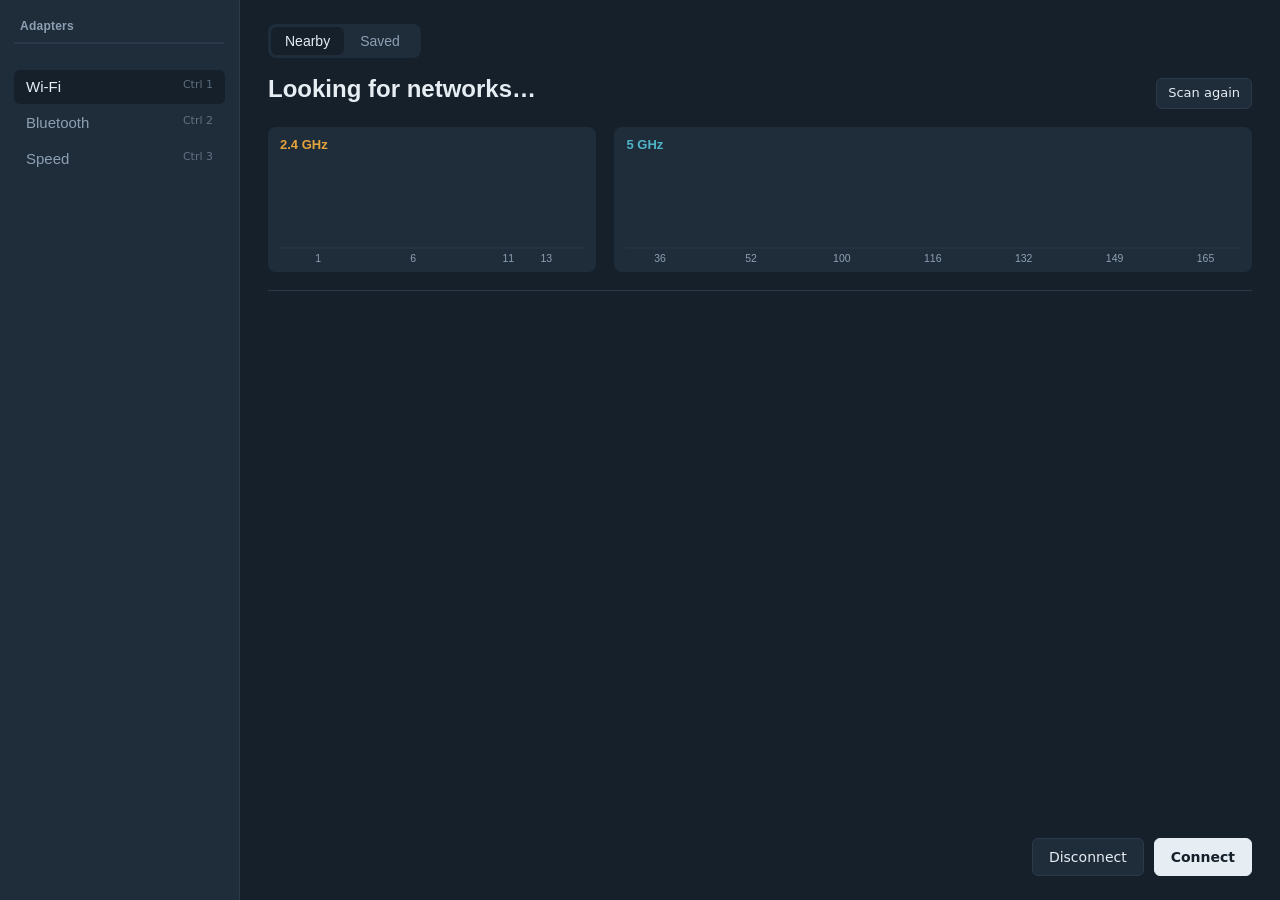
==== ui/index.html @ 237693e2 "Separate Wi-Fi and Bluetooth switches: each has its own saved choice, one shared lock hw.use becomes" ====
<!doctype html>
<html lang="en">
<head>
<meta charset="utf-8">
<meta name="viewport" content="width=device-width, initial-scale=1">
<title>Unigen Manager</title>
<link rel="stylesheet" href="shared.css">
<style>
  html, body { height: 100%; margin: 0; }
  body {
    background: var(--panel);
    color: var(--ink);
    font: 14px/1.45 var(--body);
    display: grid;
    grid-template-columns: 240px 1fr;
    overflow: hidden;
  }

  /* ---------- rail ---------- */
  .rail {
    background: var(--raised);
    border-right: 1px solid var(--line);
    padding: 20px 14px;
    display: flex;
    flex-direction: column;
    gap: 28px;
  }
  .rail .ver { margin-top: auto; padding: 0 6px; color: var(--muted); font-size: 12px; }
  .rail h2 {
    font: 600 12px/1 var(--display);
    color: var(--muted);
    margin: 0 6px 10px;
    letter-spacing: 0.02em;
  }
  .adapter {
    width: 100%;
    text-align: left;
    background: transparent;
    border: 1px solid transparent;
    border-radius: 8px;
    padding: 10px 12px;
    cursor: pointer;
    display: grid;
    grid-template-columns: 12px 1fr;
    column-gap: 10px;
    row-gap: 2px;
    position: relative; z-index: 1;
  }
  .adapter + .adapter { margin-top: 6px; }
  .adapters { position: relative; }
  /* one highlight per group that slides to the chosen item (positioned by slide() in JS) */
  .ind { position: absolute; left: 0; right: 0; top: 0; pointer-events: none; }
  .ad-ind { background: var(--panel); border: 1px solid var(--line); border-radius: 8px; }
  .nav-ind { background: var(--panel); border-radius: 6px; }
  .sel-ind { background: var(--raised); }
  .adapter .dot { width: 8px; height: 8px; border-radius: 50%; background: var(--muted); align-self: center; }
  .adapter .dot.on { background: var(--ok); }
  .adapter .name { font: 600 15px/1.3 var(--display); }
  .adapter .meta { grid-column: 2; color: var(--muted); font-size: 12.5px; }
  .adapter .meta b { color: var(--ink); font-weight: 400; display: inline-block; }
  .adapter .meta .rate { display: inline-block; }
  .adapter .caps { grid-column: 2; color: var(--muted); font-size: 12px; margin-top: 2px; }
  /* its own line under the name: "Built-in MediaTek" plus a tag doesn't fit the rail on one line */
  .adapter .badge { grid-column: 2; justify-self: start; margin: 3px 0 5px; white-space: nowrap; font: 600 11px/1 var(--display);
    padding: 3px 6px; border-radius: 4px; color: var(--muted); border: 1px solid var(--line); }
  .adapter .badge.use { color: var(--ok); border-color: color-mix(in srgb, var(--ok) 45%, transparent); }
  .adapter.off { cursor: default; }
  .adapter.off .name, .adapter.off .meta, .adapter.off .caps { opacity: .6; }
  /* "Adapter [ Dongle | Built-in ]" above the Wi-Fi tabs, "Radio [ ... ]" in the Bluetooth note */
  .use-row { display: flex; align-items: center; gap: 12px; flex-wrap: wrap; }
  .use-row .lbl { color: var(--muted); font-size: 13px; }
  .use-row .msg { font-size: 12.5px; }
  .use-row .msg:empty { display: none; }
  .use-row[hidden] { display: none; }

  nav { display: flex; flex-direction: column; gap: 2px; position: relative; }
  nav button {
    background: none; border: 0; text-align: left; cursor: pointer;
    padding: 8px 12px; border-radius: 6px; color: var(--muted);
    font: 500 15px/1.2 var(--display);
    position: relative; z-index: 1;
  }
  nav button[aria-current="page"] { color: var(--ink); }
  nav kbd { float: right; font: 11px var(--body); color: var(--muted); opacity: 0.6; }

  /* ---------- main ---------- */
  main { overflow: auto; padding: 24px 28px; display: flex; flex-direction: column; min-width: 0; }
  section[hidden] { display: none; }
  section { display: flex; flex-direction: column; gap: 18px; flex: 1; }
  .head { display: flex; align-items: baseline; gap: 14px; }
  .head h1 { font: 600 24px/1.1 var(--display); margin: 0; }
  .head .sub { color: var(--muted); }
  .head .grow { flex: 1; }

  /* channel map */
  .map { display: grid; grid-template-columns: 34fr 66fr; gap: 18px; }
  .band { background: var(--raised); border-radius: 8px; padding: 10px 12px 6px; }
  .band h3 { margin: 0 0 4px; font: 600 13px var(--display); }
  .band.b24 h3 { color: var(--b24); }
  .band.b5 h3 { color: var(--b5); }
  .band svg { display: block; width: 100%; height: 110px; overflow: visible; }
  .band .axis { font: 10.5px var(--display); fill: var(--muted); }
  .hump { fill-opacity: 0.05; stroke-width: 1.5; }
  .b24 .hump { stroke: var(--b24); fill: var(--b24); }
  .b5 .hump { stroke: var(--b5); fill: var(--b5); }
  .hump.dim { stroke-opacity: 0.55; fill-opacity: 0; }
  .tag { font: 600 11.5px var(--display); fill: var(--ink); display: none; }
  .tag.hot { display: block; }
  .hump.connected { fill-opacity: 0.55; }
  .hump.hot { stroke-opacity: 1; stroke-width: 2.5; fill-opacity: 0.3; }
  .hump.connected.hot { fill-opacity: 0.7; }

  /* lists */
  .list { border-top: 1px solid var(--line); }
  .row {
    display: grid;
    align-items: center;
    gap: 16px;
    padding: 10px 12px;
    border-bottom: 1px solid var(--line);
    cursor: default;
  }
  #nets { position: relative; }
  #netRows .row { position: relative; z-index: 1; }
  #netRows .row { grid-template-columns: minmax(180px, 1.4fr) 120px 1.6fr 64px 90px; }

  /* Nearby | Saved switcher inside the Wi-Fi tab */
  .tabs { position: relative; display: flex; gap: 2px; align-self: flex-start; background: var(--raised); border-radius: 8px; padding: 3px; }
  .tabs button {
    position: relative; z-index: 1; background: none; border: 0; cursor: pointer;
    padding: 6px 14px; border-radius: 6px; color: var(--muted); font: 500 14px var(--display);
  }
  .tabs button[aria-selected="true"] { color: var(--ink); }
  .tabs .count { color: var(--muted); font-weight: 400; margin-left: 4px; }
  .tab-ind { top: 3px; bottom: 3px; right: auto; background: var(--panel); border-radius: 6px; }
  .view { display: flex; flex-direction: column; gap: 18px; flex: 1; }
  .view[hidden] { display: none; }
  .row .title { font-weight: 600; overflow: hidden; text-overflow: ellipsis; white-space: nowrap; }
  .row .muted { color: var(--muted); }
  .signal { display: flex; align-items: center; gap: 8px; }
  .signal .num { width: 34px; text-align: right; }
  .meter { flex: 1; height: 4px; border-radius: 2px; background: var(--line); overflow: hidden; }
  .meter i { display: block; height: 100%; width: 100%; transform-origin: left; background: var(--ink); opacity: 0.7; }
  .chips { display: flex; flex-wrap: wrap; gap: 6px; }
  .chip { font: 12px/1 var(--display); padding: 4px 7px; border-radius: 4px; border: 1px solid; white-space: nowrap; }
  .chip.b24 { color: var(--b24); border-color: color-mix(in srgb, var(--b24) 45%, transparent); }
  .chip.b5 { color: var(--b5); border-color: color-mix(in srgb, var(--b5) 45%, transparent); }
  .state.ok { color: var(--ok); }
  .batt { margin-left: 10px; color: var(--muted); white-space: nowrap; font-variant-numeric: tabular-nums; }
  .batt svg { width: 16px; height: 9px; margin-right: 4px; vertical-align: -0.5px; fill: none; stroke: currentColor; }
  .batt svg .lvl, .batt svg .tip { fill: currentColor; stroke: none; }
  .batt.low { color: var(--warn); }

  /* actions */
  .actions { display: flex; gap: 10px; align-items: center; margin-top: auto; padding-top: 6px; }
  .actions .grow { flex: 1; }

  /* hold to confirm */
  .hold { color: var(--muted); }
  .hold.holding { color: var(--err); }
  .hold .fill {
    position: absolute; inset: 0; pointer-events: none;
    background: color-mix(in srgb, var(--err) 30%, transparent);
    clip-path: inset(0 100% 0 0);
  }

  @media (hover: hover) and (pointer: fine) {
    nav button:hover, .adapter:hover, .tabs button:hover { color: var(--ink); }
    .hold:hover { color: var(--err); }
    .row:hover { background: color-mix(in srgb, var(--raised) 60%, transparent); }
  }

  /* bluetooth / saved */
  .group h2 { font: 600 15px var(--display); margin: 0 0 8px; }
  .group h2 > span { color: var(--muted); font-weight: 400; }
  .group h2 .btn { margin-left: 8px; vertical-align: 1px; }
  .bt .row { grid-template-columns: 1.4fr 1fr 240px; }
  .saved .row { grid-template-columns: minmax(160px, 1fr) 150px 120px 250px; }
  .row .ops { display: flex; gap: 8px; justify-content: flex-end; }
  .pw { display: flex; align-items: center; gap: 10px; }
  .pw .secret { font-family: var(--display); letter-spacing: 0.1em; color: var(--muted); white-space: nowrap; }
  .link { background: none; border: 0; padding: 2px 0; color: var(--b5); cursor: pointer; }
  .radio-note {
    display: flex; align-items: center; gap: 14px;
    background: var(--raised); border-radius: 8px; padding: 12px 14px;
  }
  .radio-note .note-text { flex: 1; }
  .radio-note p { margin: 0; }
  .head .switch { align-self: center; }
  .radio-note .msg { display: block; margin-top: 4px; }
  .radio-note .msg:empty { display: none; }
  .radio-note .use-row { margin-bottom: 8px; }
  .radio-note .use-row .msg { margin: 0; }
  .bt.off .group { opacity: .45; pointer-events: none; }
  .pairbox { display: flex; flex-wrap: wrap; align-items: center; gap: 10px; padding: 10px 12px; margin: 2px 0 8px;
    background: var(--raised); border: 1px solid var(--line); border-radius: 8px; }
  .pairbox .pin { font: 600 18px/1 var(--display); letter-spacing: .08em; }
  .pairbox input { width: 120px; padding: 6px 8px; border-radius: 6px; border: 1px solid var(--line);
    background: var(--panel); color: inherit; font: inherit; }
  .st.away, .link.why { color: var(--warn); text-align: left; }
  .pairbox.explain { display: block; }
  .pairbox.explain p { margin: 0 0 6px; }
  .pairbox.explain ol { margin: 0 0 10px; padding-left: 20px; }
  .pairbox .btns { display: flex; gap: 8px; }
  .empty { color: var(--muted); padding: 14px 12px; display: flex; gap: 14px; align-items: center; }

  .progress { width: 140px; height: 3px; background: var(--line); border-radius: 2px; overflow: hidden; position: relative; }
  .progress i {
    position: absolute; top: 0; bottom: 0; width: 40%;
    background: var(--b5);
    animation: slide 1.1s linear infinite;
  }
  @keyframes slide { from { transform: translateX(-100%); } to { transform: translateX(250%); } }

  /* speed */
  .readouts { display: grid; grid-template-columns: repeat(3, 1fr); gap: 18px; }
  .readout { background: var(--raised); border-radius: 8px; padding: 16px 18px; }
  .readout .big { display: inline-block; font: 300 52px/1 var(--display); }
  .readout .unit { font: 400 16px var(--display); color: var(--muted); margin-left: 4px; }
  .readout .what { color: var(--muted); margin-top: 8px; }
  table { border-collapse: collapse; width: 100%; }
  th, td { text-align: left; padding: 10px 12px; border-bottom: 1px solid var(--line); }
  th { font: 600 13px var(--display); color: var(--muted); }
  td.num { font-size: 15px; }

  /* charts */
  .charts { display: grid; grid-template-columns: 3fr 2fr; gap: 18px; }
  .card { background: var(--raised); border-radius: 8px; padding: 12px 14px 10px; min-width: 0; }
  .card-head { display: flex; align-items: baseline; flex-wrap: wrap; gap: 4px 10px; margin-bottom: 8px; }
  .card-head h2 { font: 600 15px var(--display); margin: 0; }
  .card-head .sub { color: var(--muted); font-size: 13px; }
  .legend { margin-left: auto; display: flex; gap: 14px; color: var(--muted); font-size: 12.5px; }
  .legend span { display: inline-flex; align-items: center; gap: 6px; }
  .key { display: inline-block; width: 14px; height: 2px; border-radius: 1px; flex: none; }
  .key.box { width: 10px; height: 10px; border-radius: 2px; }
  svg.chart { display: block; width: 100%; overflow: visible; }
  .chart .grid { stroke: var(--line); stroke-width: 1; }
  .chart .tick { font: 11px var(--display); fill: var(--muted); font-variant-numeric: tabular-nums; }
  .chart .line { fill: none; stroke-width: 2; stroke-linejoin: round; stroke-linecap: round; }
  .chart .area { fill-opacity: 0.1; }
  .chart .end { stroke: var(--raised); stroke-width: 2; }
  .chart .lab { font: 12px var(--body); fill: var(--ink); }
  .chart .cross { stroke: var(--muted); stroke-width: 1; }
  .metric + .metric { margin-top: 10px; }
  .mname { color: var(--muted); font-size: 12.5px; margin-bottom: 3px; }
  .brow { display: flex; align-items: center; height: 16px; margin-top: 2px; }
  .track { flex: 1; display: flex; align-items: center; gap: 8px; min-width: 0; }
  .bar { height: 12px; border-radius: 0 4px 4px 0; min-width: 2px; }
  .brow .v { font: 12.5px var(--display); font-variant-numeric: tabular-nums; white-space: nowrap; }
  details.tv { margin-top: 6px; }
  details.tv summary { color: var(--muted); font-size: 12.5px; cursor: pointer; width: max-content; }
  details.tv table { margin-top: 6px; font-size: 12.5px; }
  details.tv th, details.tv td { padding: 4px 10px; }
  #tip {
    position: fixed; z-index: 10; pointer-events: none; display: none;
    background: var(--panel); border: 1px solid var(--line); border-radius: 6px;
    padding: 6px 9px; font-size: 12.5px; box-shadow: 0 6px 16px rgba(0, 0, 0, 0.35);
  }
  #tip .row2 { display: flex; align-items: center; gap: 8px; }
  #tip b { font: 600 13px var(--display); }
  #tip .n { color: var(--muted); }

  /* password dialog (box animated in JS; backdrop can't be) */
  dialog {
    background: var(--raised); color: var(--ink);
    border: 1px solid var(--line); border-radius: 8px;
    padding: 20px; width: 340px; max-width: calc(100vw - 32px);
  }
  dialog::backdrop { background: rgba(10, 16, 22, 0.6); transition: opacity 200ms var(--ease-out); }
  @starting-style { dialog[open]::backdrop { opacity: 0; } }
  dialog.closing::backdrop { opacity: 0; transition-duration: 150ms; }
  dialog h2 { font: 600 17px/1.3 var(--display); margin: 0 0 14px; overflow-wrap: anywhere; }
  dialog input {
    width: 100%; font: inherit; color: var(--ink);
    background: var(--panel); border: 1px solid var(--line); border-radius: 6px;
    padding: 8px 10px;
  }
  dialog .ops { display: flex; gap: 10px; justify-content: flex-end; margin-top: 16px; }
  dialog .msg { margin: 8px 0 0; min-height: 1.2em; }

  @media (prefers-reduced-motion: reduce) {
    .progress i { animation-duration: 3s; }
  }

  @media (max-width: 760px) {
    body { grid-template-columns: 1fr; overflow: auto; }
    .rail { border-right: 0; border-bottom: 1px solid var(--line); }
    .map, .readouts, .charts { grid-template-columns: 1fr; }
    #netRows .row { grid-template-columns: 1fr 100px; }
    #netRows .row > :nth-child(n+3) { display: none; }
  }
</style>
</head>
<body>

<aside class="rail">
  <div>
    <h2>Adapters</h2>
    <div class="adapters"><span class="ind ad-ind" aria-hidden="true"></span></div>
  </div>
  <nav>
    <span class="ind nav-ind" aria-hidden="true"></span>
    <button aria-current="page" data-go="wifi"><span id="wifiLabel">Wi-Fi</span> <kbd>Ctrl 1</kbd></button>
    <button data-go="bt"><span id="btLabel">Bluetooth</span> <kbd>Ctrl 2</kbd></button>
    <button data-go="speed">Speed <kbd>Ctrl 3</kbd></button>
  </nav>
  <span class="ver" id="ver"></span>
</aside>

<main>
  <!-- Wi-Fi -->
  <section id="wifi" class="wifi">
    <div class="use-row" id="wifiUseRow" hidden>
      <span class="lbl" id="wifiUseLbl">Adapter</span>
      <div class="seg" id="wifiUse" role="radiogroup" aria-labelledby="wifiUseLbl"></div>
      <span class="msg" id="wifiUseMsg"></span>
    </div>
    <div class="tabs" role="tablist" aria-label="Wi-Fi">
      <span class="ind tab-ind" data-axis="x" aria-hidden="true"></span>
      <button role="tab" aria-selected="true" data-view="nearby">Nearby</button>
      <button role="tab" aria-selected="false" data-view="saved">Saved <span class="count" id="savedCount"></span></button>
    </div>
    <div class="view" id="vNearby">
      <div class="head">
        <h1 id="wifiTitle">Looking for networks…</h1>
        <span class="sub" id="scanAge"></span>
        <span class="grow"></span>
        <button class="btn small" id="scan"><span class="label">Scan again</span></button>
      </div>
      <div class="map">
        <div class="band b24"><h3>2.4 GHz</h3><svg id="map24"></svg></div>
        <div class="band b5"><h3>5 GHz</h3><svg id="map5"></svg></div>
      </div>
      <div class="list" id="nets">
        <span class="ind sel-ind" aria-hidden="true"></span>
        <div id="netRows" role="listbox" aria-label="Nearby networks"></div>
      </div>
      <div class="actions">
        <span class="msg" id="wifiMsg"></span>
        <span class="grow"></span>
        <button class="btn" id="disconnect"><span class="label">Disconnect</span></button>
        <button class="btn primary" id="connect"><span class="label">Connect</span></button>
      </div>
    </div>
    <div class="view saved" id="vSaved" hidden>
      <div class="head"><h1>Saved networks</h1><span class="sub">Stored by Windows on this PC</span><span class="grow"></span><span class="msg" id="savedMsg"></span></div>
      <div class="list" id="savedList"></div>
    </div>
  </section>

  <!-- Bluetooth -->
  <section id="bt" class="bt" hidden>
    <div class="head"><h1>Bluetooth</h1><span class="grow"></span>
      <button class="switch on" id="btPower" role="switch" aria-checked="true" aria-label="Bluetooth"><i></i></button></div>
    <div class="radio-note">
      <div class="note-text">
        <div class="use-row">
          <span class="lbl" id="btUseLbl">Radio</span>
          <div class="seg" id="btUse" role="radiogroup" aria-labelledby="btUseLbl"></div>
          <span class="msg" id="btUseMsg"></span>
        </div>
        <p id="btRunNote">Bluetooth is running on the <b id="btRadio">…</b>. <span id="btOther"></span> <span id="btAway"></span></p>
        <p id="btOnNote" hidden>Bluetooth is off. <button class="btn small" id="btOn"><span class="label">Turn on</span></button></p>
        <span class="msg" id="btMsg"></span>
      </div>
    </div>
    <div class="group">
      <h2>Paired devices <span id="pairedCount"></span><button class="btn small" id="btRefresh" title="Check again which devices are connected"><span class="label">Refresh</span></button></h2>
      <div class="list" id="paired"></div>
    </div>
    <div class="group">
      <h2>Nearby devices</h2>
      <div class="list" id="nearby">
        <div class="empty">
          <span>Put a device in pairing mode, then search.</span>
          <button class="btn small" id="btSearch"><span class="label">Search</span></button>
          <span class="progress" id="btProg" hidden><i></i></span>
        </div>
      </div>
    </div>
  </section>


  <!-- Speed -->
  <section id="speed" hidden>
    <div class="head">
      <h1>Speed</h1>
      <span class="msg" id="speedMsg"></span>
      <span class="grow"></span>
      <span class="progress" id="spProg" hidden><i></i></span>
      <button class="btn primary" id="runTest"><span class="label">Run test</span></button>
    </div>
    <div class="readouts">
      <div class="readout"><span class="big">–</span><span class="unit">ms</span><div class="what">Ping to router</div></div>
      <div class="readout"><span class="big">–</span><span class="unit">Mbps</span><div class="what">Download</div></div>
      <div class="readout"><span class="big">–</span><span class="unit">Mbps</span><div class="what">Upload</div></div>
    </div>
    <div class="charts">
      <div class="card">
        <div class="card-head"><h2>Last test</h2><span class="sub" id="tpSub">Unigen dongle, Mbps</span></div>
        <svg id="tp" class="chart" tabindex="0" aria-label="Throughput during the last speed test"></svg>
        <details class="tv" data-table="tp"><summary>Table view</summary></details>
      </div>
      <div class="card">
        <div class="card-head"><h2>Both adapters</h2>
          <span class="legend"><span><i class="key box" style="background:var(--uni)"></i>Unigen</span><span><i class="key box" style="background:var(--bi)"></i>Built-in</span></span></div>
        <div id="bars"></div>
      </div>
    </div>
    <div class="card">
      <div class="card-head"><h2>Signal strength</h2><span class="sub">connected network, last 2 minutes</span>
        <span class="legend"><span><i class="key" style="background:var(--uni)"></i>Unigen dongle</span><span><i class="key" style="background:var(--bi)"></i>Built-in MediaTek</span></span></div>
      <svg id="sig" class="chart" tabindex="0" aria-label="Signal strength of both adapters over the last 2 minutes"></svg>
      <details class="tv" data-table="sig"><summary>Table view</summary></details>
    </div>
    <div class="group">
      <h2>Results table <span id="measured"></span></h2>
      <table>
        <thead><tr><th>Adapter</th><th>Link</th><th>Ping</th><th>Download</th><th>Upload</th></tr></thead>
        <tbody id="results"></tbody>
      </table>
    </div>
  </section>
</main>

<div id="tip" role="tooltip"></div>

<dialog id="pw" aria-labelledby="pwTitle">
  <form id="pwForm">
    <h2 id="pwTitle"></h2>
    <input type="password" id="pwInput" aria-label="Password" autocomplete="off" autofocus>
    <p class="msg err" id="pwErr" aria-live="polite"></p>
    <div class="ops">
      <button type="button" class="btn" id="pwCancel"><span class="label">Cancel</span></button>
      <button class="btn primary"><span class="label">Connect</span></button>
    </div>
  </form>
</dialog>

<script src="vendor/anime.umd.min.js"></script>
<script src="mock-api.js"></script>
<script src="shared.js"></script>
<script>
const HOLD_MS = 1500;

// ================= state =================
let INFO = null;     // app_info(): admin flag + each adapter's name and standards
let ADS = [];        // latest adapters() poll
let NETS = [];       // networks seen by the chosen adapter
let SAVED = [];      // saved(): [{ssid, on: [keys]}]
let BT = null;       // bt_radio()
let RESULTS = {};    // speed_results(): key -> {ping, down, up, link, samples, split, at}
let selected = 0, selSsid = null, scannedAt = null;
const activeAdapter = () => $(".adapter[aria-pressed='true']");
const activeKey = () => activeAdapter()?.dataset.adapter;
let switching = false; // a switch started here is running (Wi-Fi or Bluetooth: they share one lock)
const wifiSeg = $("#wifiUse"), btSeg = $("#btUse");
let btDone = null;     // resolves with the final step of the Bluetooth move this window started
const adapterEl = k => $$(".adapter").find(a => a.dataset.adapter === k);
const NAME = k => (INFO && INFO.adapters.find(a => a.key === k) || {}).name || k;
const SHORT = k => ({ unigen: "Unigen", builtin: "Built-in" })[k] || NAME(k);
const COLOR = k => ({ unigen: "var(--uni)", builtin: "var(--bi)" })[k] || "var(--muted)";

// ================= channel map =================
const CH5 = [36,40,44,48,52,56,60,64,100,104,108,112,116,120,124,128,132,136,140,144,149,153,157,161,165];
const H = 92, ROOM = 18; // baseline y; headroom for the name label at 100%
const peak = sig => H - (sig / 100) * (H - ROOM);
function hump(x, half, sig) {
  const top = peak(sig);
  return `M${x - half},${H} C${x - half * 0.45},${top} ${x + half * 0.45},${top} ${x + half},${H}`;
}
// Drawn at the SVG's real pixel width so text and curves never stretch.
function drawMaps() {
  const s24 = $("#map24"), s5 = $("#map5");
  const W24 = s24.clientWidth, W5 = s5.clientWidth;
  if (!W24 || !W5) return;
  const u24 = W24 / 16, u5 = W5 / 27;           // padded so edge humps fit
  const x24 = ch => (ch + 1) * u24;            // channels -1..15
  const x5 = i => (i + 1.5) * u5;              // slots -1.5..25.5
  let a = "", b = "";
  NETS.forEach((n, ni) => n.aps.forEach(ap => {
    const cls = `hump ${n.state === "Connected" ? "connected" : "dim"}`;
    const top = peak(ap.s) - 6;
    let x, half;
    if (ap.b === 2.4) { x = x24(ap.ch); half = 2 * u24; }
    else { const i = CH5.indexOf(ap.ch); if (i < 0) return; x = x5(Math.floor(i / 4) * 4 + 1.5); half = 2 * u5; } // 80 MHz block
    const out = `<path class="${cls}" data-net="${ni}" d="${hump(x, half, ap.s)}"/>
           <text class="tag" data-net="${ni}" x="${x}" y="${top}" text-anchor="middle">${n.hidden ? "(hidden network)" : esc(n.ssid)}</text>`;
    if (ap.b === 2.4) a += out; else b += out;
  }));
  a += [1, 6, 11, 13].map(c => `<text class="axis" x="${x24(c)}" y="106" text-anchor="middle">${c}</text>`).join("");
  b += [36, 52, 100, 116, 132, 149, 165].map(c => `<text class="axis" x="${x5(CH5.indexOf(c))}" y="106" text-anchor="middle">${c}</text>`).join("");
  s24.setAttribute("viewBox", `0 0 ${W24} 110`);
  s5.setAttribute("viewBox", `0 0 ${W5} 110`);
  s24.innerHTML = `<line x1="0" x2="${W24}" y1="${H}" y2="${H}" stroke="#2A3A4B"/>` + a;
  s5.innerHTML = `<line x1="0" x2="${W5}" y1="${H}" y2="${H}" stroke="#2A3A4B"/>` + b;
}
// the newly connected network fills in on the map
function fillIn() {
  if (reduce) return;
  $$(".hump.connected").forEach(p => anime.animate(p, {
    fillOpacity: [0, 0.55], duration: 250, ease, onComplete: () => p.style.fillOpacity = "",
  }));
}

// ================= Wi-Fi: nearby networks =================
const best = n => Math.max(0, ...n.aps.map(a => a.s));
function drawNets() {
  setText($("#wifiTitle"), `${NETS.length} network${NETS.length === 1 ? "" : "s"} nearby`);
  $("#netRows").innerHTML = NETS.map((n, i) => `<div class="row" role="option" data-i="${i}" aria-selected="false">
      <span class="title${n.hidden ? " muted" : ""}">${n.hidden ? "(hidden network)" : esc(n.ssid)}</span>
      <span class="signal"><span class="num">${best(n)}%</span><span class="meter"><i style="transform:scaleX(${best(n) / 100})"></i></span></span>
      <span class="chips">${n.aps.map(a => `<span class="chip ${a.b === 5 ? "b5" : "b24"}">${a.b} GHz, ch ${a.ch}</span>`).join("")}</span>
      <span class="muted">${esc(n.sec)}</span>
      <span class="state ${n.state === "Connected" ? "ok" : "muted"}">${esc(n.state)}</span>
    </div>`).join("");
  markSel(true); syncButtons();
}
function markSel(instant) {
  const i = NETS.findIndex(n => n.ssid === selSsid);
  selected = i < 0 ? 0 : i;
  selSsid = NETS[selected] ? NETS[selected].ssid : null;
  $$("#netRows .row").forEach(r => r.setAttribute("aria-selected", r.dataset.i == selected));
  slide($(".sel-ind"), $(`#netRows .row[data-i="${selected}"]`), instant);
}
function highlight(i) {
  $$(".map [data-net]").forEach(p => p.classList.toggle("hot", p.dataset.net == i));
}
function syncButtons() {
  const n = NETS[selected];
  $("#connect").disabled = !n || n.hidden || n.state === "Connected";
  $("#disconnect").disabled = !n || n.state !== "Connected";
}
$("#netRows").addEventListener("click", e => {
  const r = e.target.closest(".row"); if (!r) return;
  selSsid = NETS[+r.dataset.i].ssid; markSel(); highlight(+r.dataset.i); syncButtons();
});
$("#netRows").addEventListener("dblclick", () => $("#connect").click());
$("#netRows").addEventListener("mouseover", e => { const r = e.target.closest(".row"); if (r) highlight(r.dataset.i); });
$("#netRows").addEventListener("mouseleave", () => highlight(selected));

async function loadNetworks(fresh) {
  const key = activeKey(); if (!key) return;
  const r = await call(fresh ? "scan" : "networks", key);
  let nets = r.networks;
  if ($("#netRows").matches(":hover") && NETS.length) { // never reorder rows under the pointer
    const pos = new Map(NETS.map((n, i) => [n.ssid, i]));
    const at = n => pos.has(n.ssid) ? pos.get(n.ssid) : 1e9;
    nets = [...nets].sort((a, b) => at(a) - at(b));
  }
  NETS = nets; scannedAt = r.scanned_at;
  drawNets();
  if (nearbyShown()) { drawMaps(); highlight(selected); }
  tickAge();
}
// ticks every second, so plain text: no animation
function tickAge() {
  if (scannedAt == null) return;
  const s = Math.max(0, Math.round(Date.now() / 1000 - scannedAt));
  $("#scanAge").textContent = s < 5 ? "Scanned just now" : s < 60 ? `Scanned ${s} seconds ago` : `Scanned ${Math.round(s / 60)} min ago`;
}

async function doConnect(password) {
  const n = NETS[selected]; if (!n) return;
  try {
    await busy($("#connect"), "Connecting…", call("connect", activeKey(), n.ssid, password ?? null), { after: "Connect" });
    setMsg($("#wifiMsg"), `Connected to ${n.ssid}.`);
    await Promise.all([loadNetworks(false), poll()]);
    fillIn();
  } catch (e) { setMsg($("#wifiMsg"), e.message, true); syncButtons(); }
}
$("#connect").addEventListener("click", function () {
  if (this.disabled) return;
  const n = NETS[selected];
  if (n.state || n.sec !== "WPA2") doConnect(); // saved, open, or a type the backend will explain
  else openPw(n);
});
$("#disconnect").addEventListener("click", async function () {
  const n = NETS[selected];
  if (this.disabled || !n) return;
  try {
    await busy(this, "Disconnecting…", call("disconnect", activeKey()));
    setMsg($("#wifiMsg"), `Disconnected from ${n.ssid}.`);
    await Promise.all([loadNetworks(false), poll()]);
  } catch (e) { setMsg($("#wifiMsg"), e.message, true); }
});
$("#scan").addEventListener("click", async function () {
  const old = new Map(NETS.map(n => [n.ssid, best(n)]));
  try { await busy(this, "Scanning…", loadNetworks(true), { after: "Scan again" }); }
  catch (e) { return setMsg($("#wifiMsg"), e.message, true); }
  if (reduce) return;
  $$("#netRows .row").forEach(r => { // meters ease from their previous value to the new one
    const n = NETS[r.dataset.i];
    if (old.has(n.ssid)) anime.animate($(".meter i", r), { scaleX: [old.get(n.ssid) / 100, best(n) / 100], duration: 300, ease });
  });
});

// ================= adapters rail + polling =================
const inUse = () => INFO.adapters.find(a => a.using) || INFO.adapters[0] || {};
function renderRail() {
  $(".adapters").innerHTML = `<span class="ind ad-ind" aria-hidden="true"></span>` + INFO.adapters.map(a => `
    <button class="adapter${a.off ? " off" : ""}" aria-pressed="${!!a.using}"${a.off ? ' aria-disabled="true"' : ""} data-adapter="${esc(a.key)}" data-bt="${esc(a.bt || "")}">
      <span class="dot"></span><span class="name">${esc(a.name)}</span>${a.using ? '<span class="badge use">In use</span>' : ""}
      <span class="meta"><b>${a.off ? "Off" : "Checking…"}</b><br><span class="rate"></span></span>
      <span class="caps">${esc([a.wifi, a.bt && `Bluetooth ${a.bt}`].filter(Boolean).join(", "))}</span>
    </button>`).join("");
  $$(".adapter").forEach(a => a.addEventListener("click", () => pickAdapter(a)));
  slide($(".ad-ind"), activeAdapter(), true);
  setText($("#wifiLabel"), inUse().wifi || "Wi-Fi");
}
function updateRail() {
  $$(".adapter").forEach(a => {
    const d = ADS.find(x => x.key === a.dataset.adapter), on = !!d && d.state === "connected", off = a.classList.contains("off");
    setText($(".meta b", a), !d || off ? (off ? "Off" : "Unplugged") : on ? d.ssid : "Not connected");
    setText($(".rate", a), on ? `${d.rate} Mbps link` : "No link");
    const dot = $(".dot", a);
    if (dot.classList.contains("on") !== on) pop(dot, on);
  });
}
function pickAdapter(a) {
  if (a.classList.contains("off")) return; // an adapter that is off has no Wi-Fi to show
  $$(".adapter").forEach(x => x.setAttribute("aria-pressed", x === a));
  slide($(".ad-ind"), a);
  const key = a.dataset.adapter;
  setText($("#wifiLabel"), (INFO.adapters.find(x => x.key === key) || {}).wifi || "Wi-Fi");
  setText($("#speed h1"), `Speed on ${NAME(key)}`);
  setText($("#tpSub"), `${NAME(key)}, Mbps`);
  showReadouts();
  const r = RESULTS[key];
  if (!$("#speed").hidden) drawTp(r ? r.samples : [], key, { draw: true, split: r && r.split });
  selSsid = null;
  loadNetworks(false).then(() => loadNetworks(true)).catch(e => setMsg($("#wifiMsg"), e.message, true));
}

// ================= Wi-Fi and Bluetooth switches (Dongle | Built-in) =================
function enableSegs() {
  enableSeg(wifiSeg, INFO.admin, switching);
  enableSeg(btSeg, BT ? BT.can_switch : INFO.admin, switching);
}
function renderUsing() {
  $("#wifiUseRow").hidden = INFO.adapters.length < 2;
  buildSeg(wifiSeg, SWITCH_KEYS);
  enableSeg(wifiSeg, INFO.admin, switching);
  markSeg(wifiSeg, INFO.wifi_using, true);
}
// INFO changed (a switch, here or by the watchdog): redraw everything that depends on the adapter in use
function applyInfo() {
  renderUsing(); renderRail();
  setText($("#speed h1"), `Speed on ${NAME(activeKey())}`);
  setText($("#tpSub"), `${NAME(activeKey())}, Mbps`);
  renderResults(); showReadouts();
}
async function reloadInfo() {
  INFO = await call("app_info");
  applyInfo();
  selSsid = null;
  await poll();
  if (!$("#speed").hidden) drawSpeed();
  loadBt(); loadSaved();
  await loadNetworks(false).catch(e => setMsg($("#wifiMsg"), e.message, true));
  loadNetworks(true).catch(() => {});
}
// Python pushes every step of a switch; a switch started elsewhere (the widget, the watchdog) reloads this window when it ends
window.onSwitchStep = s => {
  const bt = s.kind === "bt";
  setMsg($(bt ? "#btUseMsg" : "#wifiUseMsg"), s.text, s.error);
  if (!s.done) return;
  if (bt && btDone) btDone(s);
  else if (!s.error && !switching) (bt ? loadBt() : reloadInfo()).catch(e => setMsg($(bt ? "#btUseMsg" : "#wifiUseMsg"), e.message, true));
};
window.onUsingChanged = () => { if (!switching) reloadInfo().catch(e => setMsg($("#wifiUseMsg"), e.message, true)); };
wifiSeg.addEventListener("click", async e => {
  const b = e.target.closest("button");
  if (!b || b.disabled || switching || b.getAttribute("aria-checked") === "true") return;
  const was = INFO.wifi_using;
  switching = true; enableSegs();
  markSeg(wifiSeg, b.dataset.k);
  setMsg($("#wifiUseMsg"), `Switching to the ${NAME(b.dataset.k)}…`);
  try {
    await call("switch_wifi", b.dataset.k);
    await reloadInfo();
  } catch (err) {
    markSeg(wifiSeg, was);
    setMsg($("#wifiUseMsg"), err.message, true);
  } finally {
    switching = false; enableSegs();
  }
});
// the call returns at once; the move ends with a done step, then the radio shown is the one Windows really has
btSeg.addEventListener("click", async e => {
  const b = e.target.closest("button");
  if (!b || b.disabled || switching || b.getAttribute("aria-checked") === "true") return;
  const was = BT.active;
  switching = true; enableSegs();
  markSeg(btSeg, b.dataset.k);
  setMsg($("#btUseMsg"), `Moving Bluetooth to the ${NAME(b.dataset.k)}…`);
  const moved = new Promise(done => { btDone = done; });
  try {
    await call("switch_bt", b.dataset.k);
    const s = await moved;
    await loadBt();
    if (s.error) setMsg($("#btUseMsg"), s.text, true);
  } catch (err) {
    markSeg(btSeg, was);
    setMsg($("#btUseMsg"), err.message, true);
  } finally {
    btDone = null; switching = false; enableSegs();
  }
});

const SIG_N = 60;  // 2 minutes of readings, one every 2 s
const sig = {};    // adapter key -> readings; null while not connected
const trimSig = () => Object.values(sig).forEach(a => { while (a.length > SIG_N) a.shift(); });
async function poll() {
  try { ADS = await call("adapters"); }
  catch (e) { return setMsg($("#wifiMsg"), e.message, true); }
  updateRail();
  for (const a of INFO.adapters) {
    const d = ADS.find(x => x.key === a.key);
    (sig[a.key] = sig[a.key] || []).push(d && d.state === "connected" ? d.signal : null);
  }
  const visible = !$("#speed").hidden && !busyChart($("#sig"));
  if (visible && !reduce && Object.values(sig).some(a => a.length > SIG_N)) return drawSig(true); // slides, then trims
  trimSig();
  if (visible) drawSig();
}

// ================= password dialog =================
const pw = $("#pw");
function openPw(n) {
  if (pw.open) return;
  $("#pwTitle").innerHTML = `Connect to ${esc(n.ssid)}`;
  $("#pwInput").value = "";
  $("#pwErr").textContent = "";
  pw.classList.remove("closing");
  pw.showModal();
  anime.animate(pw, reduce ? { opacity: [0, 1], duration: 150, ease }
    : { opacity: [0, 1], scale: [0.96, 1], duration: 200, ease });
}
function closePw(then) {
  if (pw.classList.contains("closing")) return;
  pw.classList.add("closing");
  anime.animate(pw, reduce ? { opacity: 0, duration: 150, ease, onComplete: done }
    : { opacity: 0, scale: 0.96, duration: 150, ease, onComplete: done });
  function done() { pw.close(); pw.classList.remove("closing"); if (then) then(); }
}
const validPassword = p => /^[0-9A-Fa-f]{64}$/.test(p) || (p.length >= 8 && p.length <= 63 && /^[\x20-\x7E]+$/.test(p));
$("#pwCancel").addEventListener("click", () => closePw());
pw.addEventListener("cancel", e => { e.preventDefault(); closePw(); }); // Escape
$("#pwForm").addEventListener("submit", e => {
  e.preventDefault();
  const value = $("#pwInput").value;
  if (!validPassword(value)) return setMsg($("#pwErr"), "The password must be 8 to 63 characters.", true);
  closePw(() => doConnect(value));
});

// ================= Bluetooth =================
// battery: the % Windows last heard from a connected device (None when it doesn't report one); amber at 20% or less
const battery = b => b == null ? "" : `<span class="batt${b <= 20 ? " low" : ""}"><svg viewBox="0 0 16 9" aria-hidden="true"><rect x="0.5" y="0.5" width="13" height="8" rx="1.5"/><rect class="lvl" x="2" y="2" width="${(10 * b / 100).toFixed(1)}" height="5" rx="0.5"/><rect class="tip" x="14" y="3" width="1.5" height="3" rx="0.5"/></svg>${b}%</span>`;
const stHtml = d => d.connected ? `Connected${battery(d.battery)}` : esc(d.kind);
// a device paired only with the other radio can't connect here: amber status, Re-pair instead of Connect
const HERE = { unigen: "the dongle", builtin: "the built-in radio" };
const hereWord = () => HERE[BT && BT.active] || "this radio";
const pairedRow = d => `<div class="row" data-id="${esc(d.id)}" data-ids="${esc((d.ids || [d.id]).join(" "))}" data-kind="${esc(d.kind)}" data-here="${d.here === false ? 0 : 1}" data-radio="${esc(d.radio_name)}" data-here-name="${esc(d.here_name)}">
  <span class="title">${esc(d.name)}</span>
  ${d.here === false
    ? `<span class="st away" data-v="away"><button class="link why">Not paired with ${hereWord()}</button></span>`
    : `<span class="st ${d.connected ? "state ok" : "muted"}" data-v="${d.connected}|${d.battery ?? ""}">${stHtml(d)}</span>`}
  <span class="ops">
    ${d.here === false
      ? `<button class="btn small pair"><span class="label">Re-pair</span></button>`
      : `<button class="btn small conn"><span class="label">${d.connected ? "Disconnect" : "Connect"}</span></button>`}
    <button class="btn small hold"><span class="label">Hold to remove</span><span class="fill"></span></button>
  </span></div>`;
const nearbyRow = d => `<div class="row" data-id="${esc(d.id)}" data-name="${esc(d.name)}" data-kind="${esc(d.kind)}">
  <span class="title">${esc(d.name || "Unnamed device")}</span>
  <span class="muted">${esc(d.kind)}</span>
  <span class="ops"><button class="btn small pair"><span class="label">Pair</span></button></span></div>`;
const visibleRows = list => $$(".row", list).filter(r => r.style.display !== "none").length;
const countPaired = () => setText($("#pairedCount"), visibleRows($("#paired")));
const countSaved = () => setText($("#savedCount"), visibleRows($("#savedList")));

async function loadBt() {
  try {
    const [radio, paired] = await Promise.all([call("bt_radio"), call("bt_paired")]);
    BT = radio; renderRadio(); renderPower();
    $("#paired").innerHTML = paired.map(pairedRow).join("");
    countPaired(); renderAway();
  } catch (e) { setMsg($("#btMsg"), e.message, true); }
}
// the Bluetooth tab label follows whichever radio is in use
function renderRadio() {
  const act = BT.radios.find(r => r.key === BT.active), other = BT.radios.find(r => r.key !== BT.active);
  setText($("#btRadio"), act ? act.name : "no radio");
  setText($("#btOther"), other ? `The ${other.name} radio is turned off.` : "");
  setText($("#btLabel"), act && act.version ? `Bluetooth ${act.version}` : "Bluetooth");
  buildSeg(btSeg, SWITCH_KEYS);
  enableSeg(btSeg, BT.can_switch, switching);
  markSeg(btSeg, BT.active, true);
}
$("#paired").addEventListener("click", async e => {
  const b = e.target.closest(".conn"); if (!b || b.disabled) return;
  const r = b.closest(".row"), on = $(".st", r).classList.contains("ok");
  try {
    await busy(b, on ? "Disconnecting…" : "Connecting…", call(on ? "bt_disconnect" : "bt_connect", r.dataset.id), { after: on ? "Connect" : "Disconnect" });
    const st = $(".st", r);
    st.className = `st ${on ? "muted" : "state ok"}`;
    setText(st, on ? r.dataset.kind : "Connected");
    st.dataset.v = "";
    refreshPaired().catch(() => {});  // picks up the battery level once Windows has it
  } catch (err) {
    setMsg($("#btMsg"), err.message, true);
    // a stale row: the refresh turns it into a Re-pair row, and the box says what to do
    await refreshPaired().catch(() => {});
    const now = $$("#paired .row").find(x => x.dataset.id === r.dataset.id);
    if (now && now.dataset.here === "0") openWhy(now);
  }
});
// connected state and battery of the rows already shown, updated in place (no re-render: a hold or a pairing may be running)
async function refreshPaired() {
  const rows = $$("#paired .row");
  for (const d of await call("bt_paired")) {
    // a device paired on the radio now in use leads with that id, so match on any shared id
    const r = rows.find(x => (d.ids || [d.id]).some(i => x.dataset.ids.split(" ").includes(i))); if (!r) continue;
    if ((r.dataset.here === "0") !== (d.here === false)) {  // its buttons differ: rebuild it
      if (r === pairingRow) continue;
      if (r.nextElementSibling?.classList.contains("explain")) r.nextElementSibling.remove();
      r.outerHTML = pairedRow(d);
      continue;
    }
    if (d.here === false) continue;
    const st = $(".st", r), v = `${d.connected}|${d.battery ?? ""}`;
    if (st.dataset.v === v) continue;
    st.dataset.v = v; st.className = `st ${d.connected ? "state ok" : "muted"}`; st.innerHTML = stHtml(d); arrive(st);
    const b = $(".conn", r); if (!b.disabled) swap(b, d.connected ? "Disconnect" : "Connect");
  }
  renderAway();
}
// one line in the radio note while some devices are paired only with the other radio
function renderAway() {
  const away = $$("#paired .row").filter(r => r.dataset.here === "0" && r.style.display !== "none"), n = away.length;
  setText($("#btAway"), !n ? "" : `${n === 1 ? "1 device isn't" : `${n} devices aren't`} paired with ${hereWord()} yet. `
    + `${n === 1 ? "It was" : "They were"} paired with the ${away[0].dataset.radio}; re-pair ${n === 1 ? "it" : "each"} once to use it here.`);
}
// a full reload also lists devices paired in Windows Settings; while pairing, only states update
$("#btRefresh").addEventListener("click", e => busy(e.currentTarget, "Refreshing…", pairingRow ? refreshPaired() : loadBt()).catch(() => {}));
let searching = false, pairingRow = null;
const fmtPin = p => p && p.length === 6 ? `${p.slice(0, 3)} ${p.slice(3)}` : (p || "");
function renderPower() {
  const on = BT.power !== "off", sw = $("#btPower");
  sw.setAttribute("aria-checked", String(on));
  sw.classList.toggle("on", on);
  anime.animate($("i", sw), { x: on ? 16 : 0, duration: reduce ? 0 : 180, ease });
  $("#bt").classList.toggle("off", !on);
  $("#btRunNote").hidden = !on;
  $("#btOnNote").hidden = on;
  if (!on) stopSearch();
}
$("#btPower").addEventListener("click", async function () {
  if (this.disabled || !BT) return;
  const on = BT.power === "off";
  this.disabled = true;
  try {
    BT.power = (await call("bt_power", on)).power; renderPower();
    setMsg($("#btMsg"), on ? "Bluetooth is on." : "Bluetooth is off.");
    if (on) loadBt();
  } catch (e) { setMsg($("#btMsg"), e.message, true); }
  finally { this.disabled = false; }
});
$("#btOn").addEventListener("click", () => $("#btPower").click());

function endSearch(found) {
  if (!searching) return;
  searching = false;
  const b = $("#btSearch"); b.disabled = false; swap(b, "Search again"); $("#btProg").hidden = true;
  if (!found && !pairingRow) setMsg($("#btMsg"), "No devices found. Put the device in pairing mode and search again.");
}
function stopSearch() {
  if (!searching) return;
  call("bt_search_stop").catch(() => {});
  endSearch(true);
}
$("#btSearch").addEventListener("click", async function () {
  if (searching || this.disabled) return;
  this.disabled = true;
  try { await call("bt_search_start"); }
  catch (e) { this.disabled = false; return setMsg($("#btMsg"), e.message, true); }
  searching = true; swap(this, "Searching…"); $("#btProg").hidden = false; setMsg($("#btMsg"), "");
});
// the whole current list arrives each time: add newcomers, drop devices that left (never the one being paired)
window.onBtNearby = ({ devices, done }) => {
  const list = $("#nearby"), ids = new Set(devices.map(d => d.id));
  $$(".row", list).forEach(r => { if (!ids.has(r.dataset.id) && r !== pairingRow && r.style.display !== "none") removeEl(r); });
  const have = new Set($$(".row", list).map(r => r.dataset.id));
  devices.filter(d => !have.has(d.id)).forEach(d => addEl(list, nearbyRow(d)));
  if (done) endSearch(devices.length > 0);
};

function closePrompt() { const box = $("#bt .pairbox"); if (box) box.remove(); }
window.onPairPrompt = ({ kind, pin }) => {
  const r = pairingRow; if (!r) return;
  closePrompt();
  const p = `<b class="pin">${esc(fmtPin(pin))}</b>`;
  const html = kind === "confirm"
    ? `<div class="pairbox"><span>Does the device show ${p}?</span><button class="btn small yes"><span class="label">Yes, pair</span></button><button class="btn small no"><span class="label">Cancel</span></button></div>`
    : kind === "display"
    ? `<div class="pairbox"><span>Type ${p} on the device, then press Enter.</span></div>`
    : `<div class="pairbox"><label for="pinIn">Enter the device's PIN</label><input id="pinIn" maxlength="16" autocomplete="off" placeholder="Often 0000 or 1234"><button class="btn small yes"><span class="label">Pair</span></button><button class="btn small no"><span class="label">Cancel</span></button></div>`;
  r.insertAdjacentHTML("afterend", html);
  const box = r.nextElementSibling, input = $("#pinIn", box);
  arrive(box);
  const reply = ok => { call("bt_pair_answer", ok, input ? input.value.trim() : null).catch(() => {});
    $$("button, input", box).forEach(x => x.disabled = true); };
  if (input) { input.focus(); input.addEventListener("keydown", e => { if (e.key === "Enter") $(".yes", box).click(); }); }
  $(".yes", box)?.addEventListener("click", () => { if (input && !input.value.trim()) return input.focus(); reply(true); });
  $(".no", box)?.addEventListener("click", () => reply(false));
};

// Re-pair: say why the device can't connect here, and what to do (the same box shape as the PIN prompts)
function openWhy(r) {
  const was = r.nextElementSibling?.classList.contains("explain");
  $$("#bt .explain").forEach(x => x.remove());
  if (was) return;
  const name = $(".title", r).textContent, other = HERE[BT && BT.active === "unigen" ? "builtin" : "unigen"];
  r.insertAdjacentHTML("afterend", `<div class="pairbox explain"><p><b>${esc(name)} isn't connected to the ${esc(r.dataset.hereName)}.</b> It was paired with the ${esc(r.dataset.radio)}. `
    + `Each Bluetooth radio keeps its own pairings, so ${esc(hereWord())} can't connect it until you pair it once more. Your pairing with ${esc(other)} stays.</p>`
    + `<ol><li>Disconnect it from your phone or other devices.</li><li>Put it in pairing mode (earbuds: usually hold the case button until the light flashes).</li><li>Press <b>Pair now</b>.</li></ol>`
    + `<div class="btns"><button class="btn small go"><span class="label">Pair now</span></button><button class="btn small no"><span class="label">Cancel</span></button></div></div>`);
  const box = r.nextElementSibling;
  arrive(box);
  $(".go", box).addEventListener("click", () => { box.remove(); pairRow(r, $(".pair", r)); });
  $(".no", box).addEventListener("click", () => box.remove());
}

// pairing moves a nearby device into Paired; a Re-pair row is replaced in place
async function pairRow(r, b) {
  const away = r.dataset.here === "0", name = away ? $(".title", r).textContent : r.dataset.name;
  pairingRow = r; stopSearch();
  setMsg($("#btMsg"), "Pairing. This can take up to a minute.");
  let d;
  try { d = await busy(b, "Pairing…", call("bt_pair", r.dataset.id)); }
  catch (err) { closePrompt(); pairingRow = null; return setMsg($("#btMsg"), err.message, true); }
  closePrompt(); pairingRow = null;
  setMsg($("#btMsg"), away ? `Paired with ${name}. It now works on both radios.` : `Paired with ${name}.`);
  if (!away) removeEl(r);
  d = d || { id: r.dataset.id, ids: [r.dataset.id], name, kind: r.dataset.kind, connected: false };
  // a dual-mode device has a classic and an LE id, and the list may have refreshed while it paired:
  // replace any row of the same device (shared id, or the same name, as bt.devices merges them) instead of adding a twin
  const ids = new Set([...(d.ids || [d.id]), r.dataset.id]);
  const twins = $$("#paired .row").filter(x => (x.dataset.ids || x.dataset.id).split(" ").some(i => ids.has(i))
    || $(".title", x).textContent === d.name);
  if (away) { r.insertAdjacentHTML("beforebegin", pairedRow(d)); arrive(r.previousElementSibling); }
  else addEl($("#paired"), pairedRow(d));
  twins.forEach(x => x.remove());
  countPaired(); renderAway();
}
$("#bt").addEventListener("click", e => {
  const b = e.target.closest(".pair, .why"); if (!b || b.disabled || pairingRow) return;
  const r = b.closest(".row");
  if (r.dataset.here === "0") openWhy(r); else pairRow(r, b);
});

// ================= Saved =================
function savedRow(s) {
  const all = INFO.adapters.filter(a => !a.off).map(a => a.key), missing = all.filter(k => !s.on.includes(k));
  const where = all.length > 1 && !missing.length ? "Both adapters" : `${NAME(s.on[0])} only`;
  const copy = missing.length ? `<button class="btn small copy" data-src="${esc(s.on[0])}" data-dst="${esc(missing[0])}"><span class="label">Copy to ${esc(missing[0] === "builtin" ? "built-in" : SHORT(missing[0]))}</span></button>` : "";
  return `<div class="row" data-ssid="${esc(s.ssid)}">
  <span class="title">${esc(s.ssid)}</span>
  <span class="muted where">${esc(where)}</span>
  <span class="pw"><span class="secret">••••••••</span><button class="link reveal"><span class="label">Show</span></button></span>
  <span class="ops">${copy}
    <button class="btn small hold"><span class="label">Hold to delete</span><span class="fill"></span></button>
  </span></div>`;
}
async function loadSaved() {
  try {
    SAVED = await call("saved");
    $("#savedList").innerHTML = SAVED.map(savedRow).join("");
    countSaved();
  } catch (e) { setMsg($("#savedMsg"), e.message, true); }
}
$("#savedList").addEventListener("click", async e => {
  const show = e.target.closest(".reveal");
  if (show) {
    const row = show.closest(".row");
    if (show.dataset.open) { show.dataset.open = ""; scramble($(".secret", row), "••••••••"); return swap(show, "Show"); }
    try {
      const p = await call("password", row.dataset.ssid);
      show.dataset.open = "1"; scramble($(".secret", row), p || "(no password)"); swap(show, "Hide");
    } catch (err) { setMsg($("#savedMsg"), err.message, true); }
    return;
  }
  const cp = e.target.closest(".copy"); if (!cp || cp.disabled) return;
  const row = cp.closest(".row");
  try { await busy(cp, "Copying…", call("copy_profile", row.dataset.ssid, cp.dataset.src, cp.dataset.dst)); }
  catch (err) { return setMsg($("#savedMsg"), err.message, true); }
  setText($(".where", row), "Both adapters");
  removeEl(cp);
  setMsg($("#savedMsg"), `Copied ${row.dataset.ssid} to the ${NAME(cp.dataset.dst)}.`);
});

// ================= hold to confirm =================
document.addEventListener("pointerdown", e => {
  const b = e.target.closest(".hold"); if (!b || b.disabled) return;
  b.classList.add("holding");
  b._a = anime.waapi.animate($(".fill", b), {
    clipPath: ["inset(0 100% 0 0)", "inset(0 0% 0 0)"], duration: HOLD_MS, ease: "linear",
    onComplete: () => { b._a = null; b.classList.remove("holding"); confirmHold(b); },
  });
});
["pointerup", "pointerleave", "pointercancel"].forEach(t => document.addEventListener(t, e => {
  const b = e.target.closest && e.target.closest(".hold");
  if (!b || !b._a || (t === "pointerleave" && e.target !== b)) return; // pointerleave also fires for the label inside
  b._a.cancel(); b._a = null; b.classList.remove("holding");
  anime.waapi.animate($(".fill", b), { clipPath: "inset(0 100% 0 0)", duration: 200, ease });
}, true));
// the row only goes once the backend confirms; on failure it stays and says why
async function confirmHold(b) {
  const row = b.closest(".row"), saved = !!row.closest("#savedList"), msg = saved ? $("#savedMsg") : $("#btMsg");
  const label = saved ? row.dataset.ssid : $(".title", row).textContent;
  b.disabled = true;
  try { await (saved ? call("delete_profile", row.dataset.ssid) : call("bt_remove", row.dataset.id)); }
  catch (e) {
    b.disabled = false;
    anime.waapi.animate($(".fill", b), { clipPath: "inset(0 100% 0 0)", duration: 200, ease });
    return setMsg(msg, e.message, true);
  }
  removeEl(row, () => { countPaired(); countSaved(); renderAway(); });
  setMsg(msg, saved ? `Deleted ${label}.` : `Removed ${label}.`);
}

// ================= charts (dataviz rules: thin marks, one axis, values lead in tooltips) =================
// smallest "nice" number >= v, for axis tops
const nice = v => { const p = 10 ** Math.floor(Math.log10(v)); return [1, 1.5, 2, 2.5, 3, 4, 5, 6, 8, 10].map(m => m * p).find(s => s >= v); };
const pathOf = pts => pts.map((p, i) => `${i ? "L" : "M"}${p[0].toFixed(1)},${p[1].toFixed(1)}`).join("");

// shared tooltip; labels go in via textContent (names can come from the air)
const tip = $("#tip");
function showTip(x, y, rows, head) {
  tip.replaceChildren();
  if (head) { const h = document.createElement("div"); h.className = "n"; h.textContent = head; tip.append(h); }
  rows.forEach(r => {
    const d = document.createElement("div"); d.className = "row2";
    const k = document.createElement("i"); k.className = "key"; k.style.background = r.c;
    const b = document.createElement("b"); b.textContent = r.v;
    const n = document.createElement("span"); n.className = "n"; n.textContent = r.n;
    d.append(k, b, n); tip.append(d);
  });
  tip.style.display = "block";
  tip.style.left = `${Math.min(innerWidth - tip.offsetWidth - 8, x + 14)}px`;
  tip.style.top = `${Math.max(8, y - tip.offsetHeight - 10)}px`;
}
const hideTip = () => { tip.style.display = "none"; };

// crosshair for line charts: snaps to the nearest sample; arrow keys when focused.
// Each chart sets svg._m = { n, x(i), top, bottom, index(px), rows(i) -> [{c, v, n, y}], head(i) }.
function crosshair(svg) {
  let idx = null;
  const clear = () => { svg.querySelector(".hover")?.remove(); hideTip(); idx = null; };
  const show = (i, cx, cy) => {
    const m = svg._m; if (!m || !m.n) return;
    idx = i = Math.max(0, Math.min(m.n - 1, i));
    let g = svg.querySelector(".hover");
    if (!g) { g = document.createElementNS("http://www.w3.org/2000/svg", "g"); g.setAttribute("class", "hover"); svg.append(g); }
    const x = m.x(i), rows = m.rows(i), box = svg.getBoundingClientRect();
    g.innerHTML = `<line class="cross" x1="${x}" x2="${x}" y1="${m.top}" y2="${m.bottom}"/>`
      + rows.filter(r => r.y != null).map(r => `<circle class="end" cx="${x}" cy="${r.y}" r="4" fill="${r.c}"/>`).join("");
    showTip(cx ?? box.left + x, cy ?? box.top + m.top, rows, m.head(i));
  };
  svg.addEventListener("pointermove", e => { if (svg._m) show(svg._m.index(e.clientX - svg.getBoundingClientRect().left), e.clientX, e.clientY); });
  svg.addEventListener("pointerleave", clear);
  svg.addEventListener("focus", () => show(svg._m ? svg._m.n - 1 : 0));
  svg.addEventListener("blur", clear);
  svg.addEventListener("keydown", e => {
    if (e.key !== "ArrowLeft" && e.key !== "ArrowRight") return;
    e.preventDefault(); show((idx ?? svg._m.n - 1) + (e.key === "ArrowRight" ? 1 : -1));
  });
}
const busyChart = svg => svg.matches(":hover") || document.activeElement === svg;

// ---------- last test: throughput, one series, download then upload ----------
const TP_N = 40;  // chart capacity: speed.py takes at most 28 download + 12 upload samples
const tpTime = i => `${(i * 0.2).toFixed(1)} s`; // one sample every 0.2 s
let live = null;  // the test that is running: {key, samples, split}
window.onSpeedSample = s => {  // pushed by Python (api.py _push_sample) while a test runs
  if (!live) return;
  if (s.phase === "up" && live.split == null) live.split = live.samples.length;
  live.samples.push(s.v);
  drawTp(live.samples, live.key, { split: live.split ?? live.samples.length });
};
function drawTp(samples, key, { draw, split } = {}) {
  const svg = $("#tp"), W = svg.clientWidth; if (!W) return;
  const H = 220, L = 30, R = 10, T = 8, B = 24;
  split = Math.min(split ?? samples.length, samples.length);
  const max = nice(Math.max(40, ...Object.values(RESULTS).flatMap(r => r.samples || []), ...samples) * 1.1); // one scale for both adapters
  const x = i => L + i * (W - L - R) / (TP_N - 1), y = v => T + (1 - v / max) * (H - T - B);
  const pts = samples.map((v, i) => [x(i), y(v)]);
  const c = COLOR(key), splitX = x((samples.length > split ? split : 28) - 0.5);
  let s = [0, max / 2, max].map(v => `<line class="grid" x1="${L}" x2="${W - R}" y1="${y(v)}" y2="${y(v)}"/>
      <text class="tick" x="${L - 6}" y="${y(v) + 4}" text-anchor="end">${v}</text>`).join("");
  s += `<line class="grid" x1="${splitX}" x2="${splitX}" y1="${T}" y2="${H - B}"/>
    <text class="tick" x="${(L + splitX) / 2}" y="${H - 6}" text-anchor="middle">Download</text>
    <text class="tick" x="${(splitX + W - R) / 2}" y="${H - 6}" text-anchor="middle">Upload</text>`;
  if (!samples.length && !live) s += `<text class="tick" x="${W / 2}" y="${H / 2}" text-anchor="middle">No test yet. Press Run test.</text>`;
  // download and upload are separate measurements: one segment each, never joined
  const phases = [pts.slice(0, split), pts.slice(split)].filter(p => p.length > 1);
  s += phases.map(p => `<path class="area" fill="${c}" d="${pathOf(p)}L${p[p.length - 1][0]},${y(0)}L${p[0][0]},${y(0)}Z"/>
      <path class="line" stroke="${c}" d="${pathOf(p)}"/>`).join("");
  if (pts.length) { const last = pts[pts.length - 1]; s += `<circle class="end" cx="${last[0]}" cy="${last[1]}" r="4" fill="${c}"/>`; }
  svg.setAttribute("viewBox", `0 0 ${W} ${H}`); svg.style.height = `${H}px`;
  svg.innerHTML = s;
  svg._m = { n: samples.length, x, top: T, bottom: H - B, index: px => Math.round((px - L) / ((W - L - R) / (TP_N - 1))),
    rows: i => [{ c, v: `${samples[i]} Mbps`, n: i < split ? "Download" : "Upload", y: y(samples[i]) }],
    head: i => `${NAME(key)}, ${tpTime(i)}` };
  if (draw && !reduce && phases.length) { // the curve draws itself on, download then upload
    $$(".line", svg).forEach((l, i) => anime.animate(anime.createDrawable(l), { draw: ["0 0", "0 1"], duration: 400, delay: i * 300, ease }));
    anime.animate($$(".area, .end", svg), { opacity: [0, 1], duration: 300, delay: 300, ease });
  }
}

// ---------- both adapters: small multiples, each metric on its own scale ----------
const METRICS = [
  { k: "down", name: "Download", unit: "Mbps" },
  { k: "up", name: "Upload", unit: "Mbps" },
  { k: "link", name: "Link rate", unit: "Mbps" },
  { k: "ping", name: "Ping", unit: "ms", note: "lower is better" },
];
let barsShown = false;
function drawBars() {
  const keys = INFO ? INFO.adapters.map(a => a.key) : [];
  const old = new Map($$("#bars .brow").map(r => [r.dataset.id, $(".bar", r).style.width]));
  $("#bars").innerHTML = METRICS.map(m => {
    const vals = keys.map(k => (RESULTS[k] || {})[m.k]);
    const max = Math.max(1, ...vals.filter(v => typeof v === "number")) * 1.35; // headroom for the tip label
    return `<div class="metric"><div class="mname">${m.name}${m.note ? `, ${m.note}` : ""}</div>${keys.map((k, i) => {
      const v = vals[i], text = typeof v === "number" ? `${v} ${m.unit}` : "No test yet";
      return `<div class="brow" data-id="${esc(k)}-${m.k}" data-k="${esc(k)}" data-m="${m.name}" data-v="${esc(text)}">
        <span class="track"><span class="bar" style="background:${COLOR(k)};width:${typeof v === "number" ? (v / max * 100).toFixed(1) : 0}%"></span>
        <span class="v">${esc(text)}</span></span></div>`;
    }).join("")}</div>`;
  }).join("");
  if (reduce) return;
  $$("#bars .brow").forEach((r, i) => {
    const bar = $(".bar", r), to = bar.style.width;
    if (!barsShown) anime.animate(bar, { width: ["0%", to], duration: 400, delay: i * 30, ease }); // first view only
    else if (old.has(r.dataset.id) && old.get(r.dataset.id) !== to) anime.animate(bar, { width: [old.get(r.dataset.id), to], duration: 300, ease });
  });
  barsShown = true;
}
$("#bars").addEventListener("pointermove", e => {
  const r = e.target.closest(".brow"); if (!r) return hideTip();
  showTip(e.clientX, e.clientY, [{ c: COLOR(r.dataset.k), v: r.dataset.v, n: NAME(r.dataset.k) }], r.dataset.m);
});
$("#bars").addEventListener("pointerleave", hideTip);

function renderResults() {
  $("#results").innerHTML = (INFO ? INFO.adapters : []).map(a => {
    const r = RESULTS[a.key];
    const cells = r ? [`${r.link ?? "–"} Mbps`, `${r.ping} ms`, `${r.down} Mbps`, `${r.up} Mbps`] : ["–", "–", "–", "–"];
    return `<tr data-adapter="${esc(a.key)}"><td>${esc(a.name)}</td>${cells.map(c => `<td class="num">${esc(c)}</td>`).join("")}</tr>`;
  }).join("");
  const at = Object.values(RESULTS).map(r => r.at).sort().pop();
  $("#measured").textContent = at ? `measured ${at}` : "no tests yet";
}
function showReadouts() {
  const r = RESULTS[activeKey()];
  $$(".readout .big").forEach((el, i) => setText(el, r ? [r.ping, r.down, r.up][i] : "–"));
}

// ---------- signal strength: every adapter, a reading every 2 s ----------
function drawSig(extra) {
  const svg = $("#sig"), W = svg.clientWidth; if (!W || !INFO) return;
  const keys = INFO.adapters.map(a => a.key);
  // 50-100%: a line chart may start above zero, and this is where signal lives
  const H = 150, L = 36, R = 96, T = 8, B = 22, step = (W - L - R) / (SIG_N - 1);
  const n = Math.max(1, ...keys.map(k => (sig[k] || []).length));
  const off = (extra ? SIG_N + 1 : SIG_N) - n;  // newest reading lands on the right edge (one step beyond while sliding in)
  const x = i => L + (i + off) * step, y = v => T + (1 - (Math.max(50, v) - 50) / 50) * (H - T - B);
  const line = vals => { let d = "", pen = false; vals.forEach((v, i) => { if (v == null) { pen = false; return; } d += `${pen ? "L" : "M"}${x(i).toFixed(1)},${y(v).toFixed(1)}`; pen = true; }); return d; };
  let s = `<defs><clipPath id="sigclip"><rect x="${L}" y="0" width="${W - L - R}" height="${H}"/></clipPath></defs>`;
  s += [50, 75, 100].map(v => `<line class="grid" x1="${L}" x2="${W - R}" y1="${y(v)}" y2="${y(v)}"/>
    <text class="tick" x="${L - 6}" y="${y(v) + 4}" text-anchor="end">${v}%</text>`).join("");
  s += `<text class="tick" x="${L}" y="${H - 4}">2 min ago</text><text class="tick" x="${W - R}" y="${H - 4}" text-anchor="end">now</text>`;
  s += `<g clip-path="url(#sigclip)"><g class="shift">${keys.map(k => `<path class="line" stroke="${COLOR(k)}" d="${line(sig[k] || [])}"/>`).join("")}</g></g>`;
  // end dots + labels at the newest reading; labels drop to the legend if they would collide
  const xEnd = L + (SIG_N - 1) * step;
  const ends = keys.map(k => { const a = sig[k] || []; return { k, v: a[a.length - 1] }; }).filter(e => e.v != null).map(e => ({ ...e, yy: y(e.v) }));
  const apart = ends.length < 2 || Math.abs(ends[0].yy - ends[1].yy) >= 14;
  s += ends.map(e => `<circle class="end" cx="${xEnd}" cy="${e.yy}" r="4" fill="${COLOR(e.k)}"/>`
    + (apart ? `<text class="lab" x="${xEnd + 10}" y="${e.yy + 4}">${esc(SHORT(e.k))} ${e.v}%</text>` : "")).join("");
  svg.setAttribute("viewBox", `0 0 ${W} ${H}`); svg.style.height = `${H}px`;
  svg.innerHTML = s;
  svg._m = { n: SIG_N, x: i => L + i * step, top: T, bottom: H - B, index: px => Math.round((px - L) / step),
    rows: i => keys.map(k => { const a = sig[k] || [], v = a[a.length - SIG_N + i]; return { c: COLOR(k), v: v === undefined ? "No reading yet" : v === null ? "Not connected" : `${v}%`, n: NAME(k), y: v == null ? null : y(v) }; }),
    head: i => i === SIG_N - 1 ? "Now" : `${(SIG_N - 1 - i) * 2} s ago` };
  if (extra && !reduce) { // slide the lines left by one step, then settle
    anime.animate($(".shift", svg), { x: [0, -step], duration: 400, ease: "linear", onComplete: () => { trimSig(); drawSig(); } });
  }
}

// table views: built when opened, from the same data the charts draw
$$("details.tv").forEach(d => d.addEventListener("toggle", () => {
  if (!d.open) return $("table", d)?.remove();
  const t = document.createElement("table");
  const row = (cells, tag = "td") => { const tr = t.insertRow(); cells.forEach(c => { const el = document.createElement(tag); el.textContent = c; tr.append(el); }); };
  if (d.dataset.table === "tp") {
    const r = RESULTS[activeKey()];
    row(["Time", "Phase", "Mbps"], "th");
    if (r) r.samples.forEach((v, i) => row([tpTime(i), i < r.split ? "Download" : "Upload", v]));
  } else {
    const keys = INFO ? INFO.adapters.map(a => a.key) : [];
    row(["Time", ...keys.map(NAME)], "th");
    for (let i = SIG_N - 1; i >= 0; i--) row([i === SIG_N - 1 ? "Now" : `${(SIG_N - 1 - i) * 2} s ago`,
      ...keys.map(k => { const a = sig[k] || [], v = a[a.length - SIG_N + i]; return v == null ? "–" : `${v}%`; })]);
  }
  d.append(t);
}));

function drawSpeed() {
  const key = activeKey(), r = RESULTS[key];
  drawTp(r ? r.samples : [], key, { split: r && r.split }); drawBars(); drawSig();
}
crosshair($("#tp")); crosshair($("#sig"));

$("#runTest").addEventListener("click", async function () {
  const key = activeKey(); if (!key) return;
  live = { key, samples: [], split: null };
  // the old curve steps back, then the new one is drawn as samples arrive
  anime.animate($$("#tp .line, #tp .area, #tp .end"), { opacity: 0, duration: 150, ease });
  try {
    RESULTS[key] = await busy(this, "Testing…", call("speed_test", key), { prog: $("#spProg") });
    live = null;
    renderResults(); showReadouts(); drawBars();
    drawTp(RESULTS[key].samples, key, { split: RESULTS[key].split });
  } catch (e) {
    live = null;
    setMsg($("#speedMsg"), e.message, true);
    const r = RESULTS[key];
    drawTp(r ? r.samples : [], key, { split: r && r.split });
  }
});

// ================= navigation =================
// Wi-Fi tab: Nearby | Saved. Content swaps instantly; only the highlight slides.
function view(name, instant) {
  $("#vNearby").hidden = name !== "nearby";
  $("#vSaved").hidden = name !== "saved";
  $$(".tabs button").forEach(b => b.setAttribute("aria-selected", b.dataset.view === name));
  slide($(".tab-ind"), $(`.tabs button[data-view="${name}"]`), instant);
  if (name === "nearby") { drawMaps(); highlight(selected); markSel(true); } // hidden elements measure 0
  if (name === "saved" && INFO) loadSaved();
}
$$(".tabs button").forEach(b => b.addEventListener("click", () => view(b.dataset.view)));
const nearbyShown = () => !$("#wifi").hidden && !$("#vNearby").hidden;

function go(id, instant) {
  if (id !== "bt") stopSearch();
  $$("main section").forEach(s => s.hidden = s.id !== id);
  $$("nav button").forEach(b => b.dataset.go === id ? b.setAttribute("aria-current", "page") : b.removeAttribute("aria-current"));
  slide($(".nav-ind"), $(`nav button[data-go="${id}"]`), instant);
  if (id === "wifi") {  // hidden elements measure 0: put the highlights back
    slide($(".tab-ind"), $(".tabs button[aria-selected='true']"), true);
    if (INFO) markSeg(wifiSeg, INFO.wifi_using, true);
    if (nearbyShown()) view("nearby", true);
  }
  if (id === "bt" && INFO) loadBt();
  if (id === "speed") drawSpeed();
  hideTip();
}
$$("nav button").forEach(b => b.addEventListener("click", () => go(b.dataset.go)));
document.addEventListener("keydown", e => {
  const ids = ["wifi", "bt", "speed"];
  if (e.ctrlKey && e.key >= "1" && e.key <= "3") { e.preventDefault(); go(ids[e.key - 1], true); } // keyboard: no motion
  if (e.key === "Enter" && nearbyShown() && !pw.open && !e.target.closest("button")) $("#connect").click();
});
addEventListener("resize", () => {
  if (nearbyShown()) { drawMaps(); highlight(selected); markSel(true); }
  if (!$("#speed").hidden) drawSpeed();
  slide($(".ad-ind"), activeAdapter(), true);
  slide($(".ind", wifiSeg), $("[aria-checked='true']", wifiSeg), true);
  slide($(".ind", btSeg), $("[aria-checked='true']", btSeg), true);
  slide($(".nav-ind"), $("nav button[aria-current]"), true);
  if (!$("#wifi").hidden) slide($(".tab-ind"), $(".tabs button[aria-selected='true']"), true);
});

// ================= start =================
const hash = location.hash.slice(1);
go(["wifi", "bt", "speed"].includes(hash) ? hash : "wifi", true);
if (hash === "saved") view("saved", true); // old link: Saved now lives inside Wi-Fi
setTimeout(() => { if (!INFO && !MOCK && !window.pywebview) setMsg($("#wifiMsg"), "Waiting for the app. To preview in a browser, open index.html?mock.", true); }, 3000);
(async function start() {
  try { INFO = await call("app_info"); }
  catch (e) { return setMsg($("#wifiMsg"), e.message, true); }
  if ($("#wifiMsg").textContent.startsWith("Waiting for the app")) setMsg($("#wifiMsg"), "");
  setText($("#ver"), `Unigen Manager v${INFO.version}`);
  if (!INFO.adapters.length) return setMsg($("#wifiMsg"), "No Wi-Fi adapters found. Plug in the Unigen dongle.", true);
  RESULTS = await call("speed_results").catch(() => ({}));
  applyInfo();
  await poll();
  await loadNetworks(false).catch(e => setMsg($("#wifiMsg"), e.message, true));
  loadNetworks(true).catch(() => {}); // Windows' cached list can be stale or empty until the adapter rescans
  loadSaved(); loadBt();
  if (!$("#speed").hidden) drawSpeed();
  const visible = () => call("is_visible", "main").catch(() => true);  // a hidden window stops polling
  setInterval(async () => { if (await visible()) poll(); }, 2000);
  setInterval(tickAge, 1000);
  setInterval(async () => { if (!$("#bt").hidden && !pairingRow && await visible()) refreshPaired().catch(() => {}); }, 5000);  // a check takes ~50 ms
  // opened from the tray or the shortcut: fresh data now, not at the next tick
  window.onMainShown = () => {
    poll();
    if (nearbyShown()) loadNetworks(false).then(() => loadNetworks(true)).catch(e => setMsg($("#wifiMsg"), e.message, true));
    if (!$("#bt").hidden && !pairingRow) refreshPaired().catch(() => {});
  };
  setInterval(async () => { if (nearbyShown() && !pw.open && await visible()) loadNetworks(false).catch(e => setMsg($("#wifiMsg"), e.message, true)); }, 10000);
})();
</script>
</body>
</html>
---- ui/shared.css ----
/* Shared by index.html (main window) and widget.html (tray widget): tokens, base, buttons, messages. */
:root {
  --panel: #16202B;
  --raised: #1F2C3A;
  --line: #2A3A4B;
  --ink: #E6EDF3;
  --muted: #8DA0B3;
  --b24: #E3A33B;
  --b5: #4FB3C8;
  --ok: #5CC08A;
  --err: #F07167;
  --warn: #E8B04B;
  /* adapter identity in charts; validated on --raised (dataviz validator, dark: CVD dE 16.0, normal 19.7) */
  --uni: #9085e9;
  --bi: #d55181;

  --ease-out: cubic-bezier(0.23, 1, 0.32, 1);
  --display: "Bahnschrift", "Segoe UI", sans-serif;
  --body: "Segoe UI", system-ui, sans-serif;
}

* { box-sizing: border-box; }
button { font: inherit; color: inherit; }
:focus-visible { outline: 2px solid var(--b5); outline-offset: 2px; }
.num { font-family: var(--display); font-variant-numeric: tabular-nums; }

.btn {
  position: relative;
  overflow: hidden;
  border: 1px solid var(--line);
  background: var(--raised);
  border-radius: 6px;
  padding: 8px 16px;
  cursor: pointer;
}
.btn.primary { background: var(--ink); color: var(--panel); border-color: var(--ink); font-weight: 600; }
.btn:disabled { opacity: 0.5; cursor: default; }
.btn.small { padding: 5px 11px; font-size: 13px; }
.btn .label, .link .label { display: inline-block; }

.msg { color: var(--muted); }
.msg.err { color: var(--err); }

@media (hover: hover) and (pointer: fine) {
  .btn:not(:disabled):hover { border-color: var(--muted); }
}

/* on/off switch (Bluetooth power) */
.switch { width: 36px; height: 20px; padding: 0; border-radius: 10px; border: 1px solid var(--line);
  background: var(--raised); position: relative; cursor: pointer; flex: none; }
.switch i { position: absolute; top: 2px; left: 2px; width: 14px; height: 14px; border-radius: 50%; background: var(--muted); }
.switch.on { background: var(--uni); border-color: transparent; }
.switch.on i { background: #fff; }
.switch:disabled { opacity: .5; cursor: default; }
.switch:focus-visible { outline: 2px solid var(--uni); outline-offset: 2px; }

/* segmented control with one sliding highlight (the Wi-Fi and Bluetooth switches in both windows; positioned by slide() in JS) */
.seg { position: relative; display: flex; gap: 2px; background: var(--panel); border-radius: 7px; padding: 3px; }
.seg button { position: relative; z-index: 1; background: none; border: 0; cursor: pointer; padding: 4px 12px; border-radius: 5px; color: var(--muted); font: 500 13px var(--display); }
.seg button[aria-checked="true"] { color: var(--ink); }
.seg button:disabled { cursor: default; }
.seg .ind { position: absolute; top: 3px; bottom: 3px; left: 0; right: auto; background: var(--raised); border-radius: 5px; pointer-events: none; }
@media (hover: hover) and (pointer: fine) {
  .seg button:not(:disabled):hover { color: var(--ink); }
}
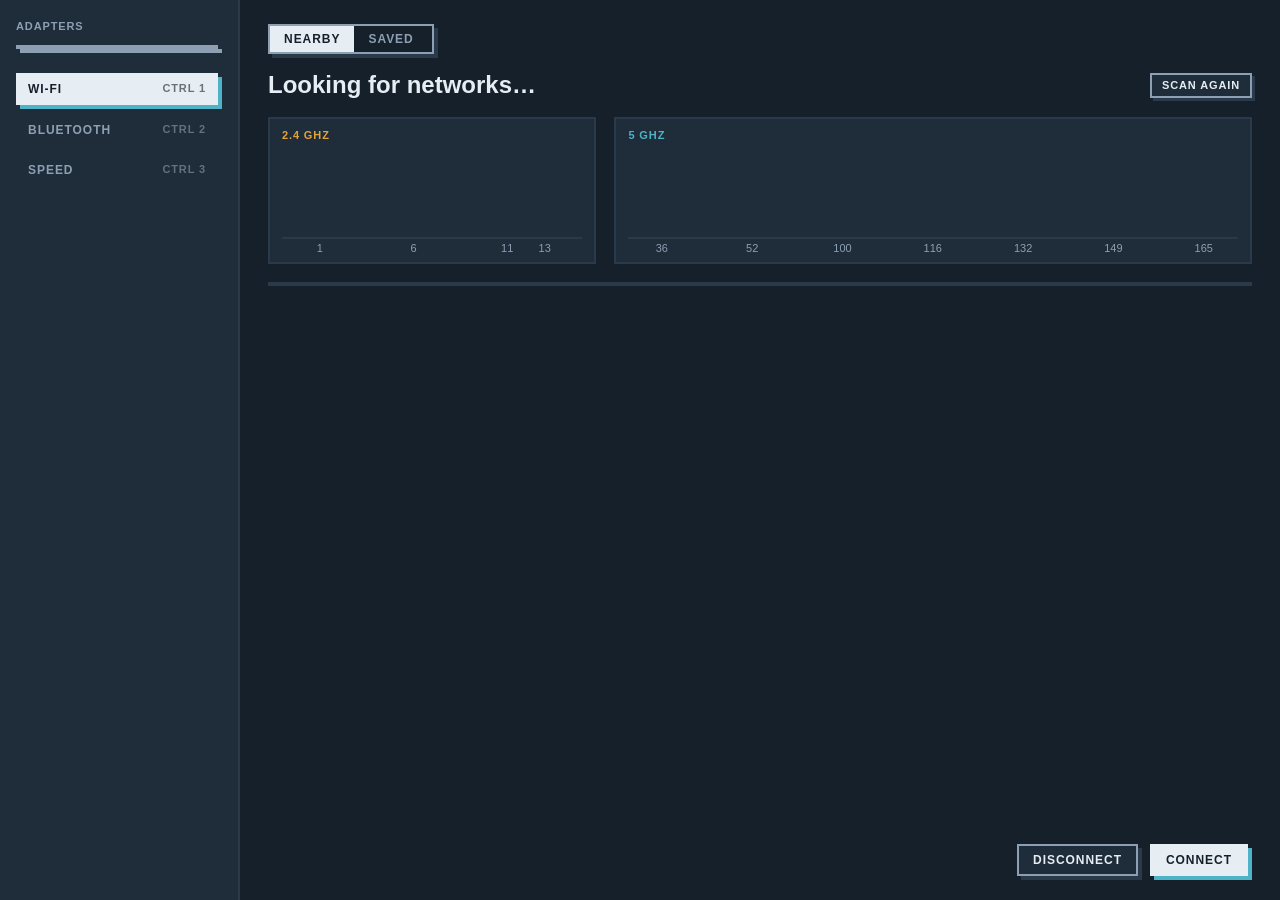
==== commit 436406a6: "One brutalist design system for the whole app - shared.css tokens: five type sizes, caps-label track" ====
--- a/ui/index.html
+++ b/ui/index.html
@@ -10,108 +10,105 @@
   body {
     background: var(--panel);
     color: var(--ink);
-    font: 14px/1.45 var(--body);
+    font: var(--t-md)/1.45 var(--body);
     display: grid;
     grid-template-columns: 240px 1fr;
     overflow: hidden;
   }
+  /* the caps label every heading, chip and table head shares */
+  .rail h2, .band h3, .group h2, .card-head h2, .readout .what, th, .chip, .badge, nav kbd, .head .sub, .card-head .sub {
+    font: 700 var(--t-xs)/1.2 var(--display); letter-spacing: var(--track); text-transform: uppercase; }
 
   /* ---------- rail ---------- */
   .rail {
     background: var(--raised);
-    border-right: 1px solid var(--line);
-    padding: 20px 14px;
+    border-right: var(--edge) solid var(--line);
+    padding: 20px 16px;
     display: flex;
     flex-direction: column;
     gap: 28px;
   }
-  .rail .ver { margin-top: auto; padding: 0 6px; color: var(--muted); font-size: 12px; }
-  .rail h2 {
-    font: 600 12px/1 var(--display);
-    color: var(--muted);
-    margin: 0 6px 10px;
-    letter-spacing: 0.02em;
-  }
+  .rail .ver { margin-top: auto; color: var(--muted); font-size: var(--t-xs); }
+  .rail h2 { color: var(--muted); margin: 0 0 12px; }
   .adapter {
     width: 100%;
     text-align: left;
     background: transparent;
-    border: 1px solid transparent;
-    border-radius: 8px;
+    border: var(--edge) solid transparent;
     padding: 10px 12px;
     cursor: pointer;
     display: grid;
-    grid-template-columns: 12px 1fr;
+    grid-template-columns: 8px 1fr;
     column-gap: 10px;
     row-gap: 2px;
     position: relative; z-index: 1;
   }
-  .adapter + .adapter { margin-top: 6px; }
-  .adapters { position: relative; }
+  .adapter + .adapter { margin-top: 12px; }
+  .adapters { position: relative; padding-right: 4px; }
   /* one highlight per group that slides to the chosen item (positioned by slide() in JS) */
   .ind { position: absolute; left: 0; right: 0; top: 0; pointer-events: none; }
-  .ad-ind { background: var(--panel); border: 1px solid var(--line); border-radius: 8px; }
-  .nav-ind { background: var(--panel); border-radius: 6px; }
-  .sel-ind { background: var(--raised); }
-  .adapter .dot { width: 8px; height: 8px; border-radius: 50%; background: var(--muted); align-self: center; }
+  .ad-ind { right: 4px; background: var(--panel); border: var(--edge) solid var(--sel-c, var(--muted)); --sh: var(--sel-c, var(--muted)); }
+  .nav-ind { right: 4px; background: var(--ink); --sh: var(--b5); }
+  .sel-ind { background: var(--raised); border-left: 4px solid var(--b5); }
+  .adapter .dot { width: 8px; height: 8px; background: var(--muted); align-self: center; }
   .adapter .dot.on { background: var(--ok); }
-  .adapter .name { font: 600 15px/1.3 var(--display); }
-  .adapter .meta { grid-column: 2; color: var(--muted); font-size: 12.5px; }
+  .adapter .name { font: 700 var(--t-md)/1.3 var(--display); }
+  .adapter .meta { grid-column: 2; color: var(--muted); font-size: var(--t-sm); }
   .adapter .meta b { color: var(--ink); font-weight: 400; display: inline-block; }
   .adapter .meta .rate { display: inline-block; }
-  .adapter .caps { grid-column: 2; color: var(--muted); font-size: 12px; margin-top: 2px; }
+  .adapter .caps { grid-column: 2; color: var(--muted); font-size: var(--t-xs); margin-top: 2px; }
   /* its own line under the name: "Built-in MediaTek" plus a tag doesn't fit the rail on one line */
-  .adapter .badge { grid-column: 2; justify-self: start; margin: 3px 0 5px; white-space: nowrap; font: 600 11px/1 var(--display);
-    padding: 3px 6px; border-radius: 4px; color: var(--muted); border: 1px solid var(--line); }
-  .adapter .badge.use { color: var(--ok); border-color: color-mix(in srgb, var(--ok) 45%, transparent); }
+  .adapter .badge { grid-column: 2; justify-self: start; margin: 3px 0 5px; white-space: nowrap; padding: 3px 6px; color: var(--muted); border: 1px solid var(--line); }
+  .adapter .badge.use { color: var(--ok); border-color: var(--ok); }
   .adapter.off { cursor: default; }
   .adapter.off .name, .adapter.off .meta, .adapter.off .caps { opacity: .6; }
-  /* "Adapter [ Dongle | Built-in ]" above the Wi-Fi tabs, "Radio [ ... ]" in the Bluetooth note */
-  .use-row { display: flex; align-items: center; gap: 12px; flex-wrap: wrap; }
-  .use-row .lbl { color: var(--muted); font-size: 13px; }
-  .use-row .msg { font-size: 12.5px; }
-  .use-row .msg:empty { display: none; }
-  .use-row[hidden] { display: none; }
-
-  nav { display: flex; flex-direction: column; gap: 2px; position: relative; }
+  /* "Adapter [ Dongle | Built-in ]" above the Wi-Fi tabs, "Radio [ ... ]" in the Bluetooth note: the switch, its state, its progress bar, its message */
+  .use[hidden] { display: none; }
+  .use-row { display: flex; align-items: center; gap: 8px 16px; flex-wrap: wrap; padding-right: 4px; }
+  .use .msg { display: block; margin-top: 8px; font-size: var(--t-sm); }
+  .use .msg:empty { display: none; }
+
+  nav { display: flex; flex-direction: column; gap: 8px; position: relative; padding-right: 4px; }
   nav button {
     background: none; border: 0; text-align: left; cursor: pointer;
-    padding: 8px 12px; border-radius: 6px; color: var(--muted);
-    font: 500 15px/1.2 var(--display);
+    padding: 9px 12px; color: var(--muted);
+    font: 700 var(--t-sm)/1.2 var(--display); letter-spacing: var(--track); text-transform: uppercase;
     position: relative; z-index: 1;
   }
-  nav button[aria-current="page"] { color: var(--ink); }
-  nav kbd { float: right; font: 11px var(--body); color: var(--muted); opacity: 0.6; }
+  nav button[aria-current="page"] { color: var(--panel); }
+  nav kbd { float: right; color: inherit; opacity: 0.6; }
 
   /* ---------- main ---------- */
   main { overflow: auto; padding: 24px 28px; display: flex; flex-direction: column; min-width: 0; }
   section[hidden] { display: none; }
   section { display: flex; flex-direction: column; gap: 18px; flex: 1; }
   .head { display: flex; align-items: baseline; gap: 14px; }
-  .head h1 { font: 600 24px/1.1 var(--display); margin: 0; }
+  .head h1 { font: 700 var(--t-lg)/1.1 var(--display); margin: 0; }
   .head .sub { color: var(--muted); }
   .head .grow { flex: 1; }
+  .head .btn, .head .progress { align-self: center; }
 
   /* channel map */
   .map { display: grid; grid-template-columns: 34fr 66fr; gap: 18px; }
-  .band { background: var(--raised); border-radius: 8px; padding: 10px 12px 6px; }
-  .band h3 { margin: 0 0 4px; font: 600 13px var(--display); }
+  .band { background: var(--raised); border: var(--edge) solid var(--line); padding: 10px 12px 6px; }
+  .band h3 { margin: 0 0 4px; }
   .band.b24 h3 { color: var(--b24); }
   .band.b5 h3 { color: var(--b5); }
   .band svg { display: block; width: 100%; height: 110px; overflow: visible; }
-  .band .axis { font: 10.5px var(--display); fill: var(--muted); }
-  .hump { fill-opacity: 0.05; stroke-width: 1.5; }
+  .band .axis { font: var(--t-xs) var(--display); fill: var(--muted); }
+  .band .base { stroke: var(--line); stroke-width: 2; }
+  .hump { fill-opacity: 0.08; stroke-width: 2; }
   .b24 .hump { stroke: var(--b24); fill: var(--b24); }
   .b5 .hump { stroke: var(--b5); fill: var(--b5); }
   .hump.dim { stroke-opacity: 0.55; fill-opacity: 0; }
-  .tag { font: 600 11.5px var(--display); fill: var(--ink); display: none; }
+  .tag { font: 700 var(--t-xs) var(--display); fill: var(--ink); display: none; }
   .tag.hot { display: block; }
   .hump.connected { fill-opacity: 0.55; }
-  .hump.hot { stroke-opacity: 1; stroke-width: 2.5; fill-opacity: 0.3; }
+  .hump.hot { stroke-opacity: 1; stroke-width: 3; fill-opacity: 0.3; }
   .hump.connected.hot { fill-opacity: 0.7; }
 
-  /* lists */
-  .list { border-top: 1px solid var(--line); }
+  /* lists: a square 2px panel with 1px rules between its rows */
+  .list { border: var(--edge) solid var(--line); background: var(--panel); }
   .row {
     display: grid;
     align-items: center;
@@ -120,44 +117,40 @@
     border-bottom: 1px solid var(--line);
     cursor: default;
   }
+  .list > .row:last-child, #netRows .row:last-child { border-bottom: 0; }
   #nets { position: relative; }
   #netRows .row { position: relative; z-index: 1; }
   #netRows .row { grid-template-columns: minmax(180px, 1.4fr) 120px 1.6fr 64px 90px; }
 
-  /* Nearby | Saved switcher inside the Wi-Fi tab */
-  .tabs { position: relative; display: flex; gap: 2px; align-self: flex-start; background: var(--raised); border-radius: 8px; padding: 3px; }
-  .tabs button {
-    position: relative; z-index: 1; background: none; border: 0; cursor: pointer;
-    padding: 6px 14px; border-radius: 6px; color: var(--muted); font: 500 14px var(--display);
-  }
-  .tabs button[aria-selected="true"] { color: var(--ink); }
-  .tabs .count { color: var(--muted); font-weight: 400; margin-left: 4px; }
-  .tab-ind { top: 3px; bottom: 3px; right: auto; background: var(--panel); border-radius: 6px; }
+  .seg.tabs { align-self: flex-start; }
   .view { display: flex; flex-direction: column; gap: 18px; flex: 1; }
   .view[hidden] { display: none; }
   .row .title { font-weight: 600; overflow: hidden; text-overflow: ellipsis; white-space: nowrap; }
   .row .muted { color: var(--muted); }
   .signal { display: flex; align-items: center; gap: 8px; }
   .signal .num { width: 34px; text-align: right; }
-  .meter { flex: 1; height: 4px; border-radius: 2px; background: var(--line); overflow: hidden; }
-  .meter i { display: block; height: 100%; width: 100%; transform-origin: left; background: var(--ink); opacity: 0.7; }
+  /* signal as four square blocks, lit by strength */
+  .meter { display: inline-flex; gap: 3px; }
+  .meter i { display: block; width: 10px; height: 10px; background: var(--line); }
+  .meter i.lit { background: var(--ink); }
   .chips { display: flex; flex-wrap: wrap; gap: 6px; }
-  .chip { font: 12px/1 var(--display); padding: 4px 7px; border-radius: 4px; border: 1px solid; white-space: nowrap; }
-  .chip.b24 { color: var(--b24); border-color: color-mix(in srgb, var(--b24) 45%, transparent); }
-  .chip.b5 { color: var(--b5); border-color: color-mix(in srgb, var(--b5) 45%, transparent); }
+  .chip { padding: 4px 6px; border: 1px solid; white-space: nowrap; }
+  .chip.b24 { color: var(--b24); }
+  .chip.b5 { color: var(--b5); }
   .state.ok { color: var(--ok); }
   .batt { margin-left: 10px; color: var(--muted); white-space: nowrap; font-variant-numeric: tabular-nums; }
   .batt svg { width: 16px; height: 9px; margin-right: 4px; vertical-align: -0.5px; fill: none; stroke: currentColor; }
-  .batt svg .lvl, .batt svg .tip { fill: currentColor; stroke: none; }
+  .batt svg .cell, .batt svg .tip { fill: currentColor; stroke: none; }
+  .batt svg .cell.off { fill: var(--line); }
   .batt.low { color: var(--warn); }
 
   /* actions */
-  .actions { display: flex; gap: 10px; align-items: center; margin-top: auto; padding-top: 6px; }
+  .actions { display: flex; gap: 12px; align-items: center; margin-top: auto; padding: 6px 4px 0 0; }
   .actions .grow { flex: 1; }
 
-  /* hold to confirm */
-  .hold { color: var(--muted); }
-  .hold.holding { color: var(--err); }
+  /* hold to confirm: the red fill wipes across while the button is held */
+  .hold { color: var(--muted); border-color: var(--line); }
+  .hold.holding { color: var(--err); border-color: var(--err); --sh: var(--err); }
   .hold .fill {
     position: absolute; inset: 0; pointer-events: none;
     background: color-mix(in srgb, var(--err) 30%, transparent);
@@ -165,126 +158,116 @@
   }
 
   @media (hover: hover) and (pointer: fine) {
-    nav button:hover, .adapter:hover, .tabs button:hover { color: var(--ink); }
-    .hold:hover { color: var(--err); }
+    nav button:not([aria-current]):hover, .adapter:hover { color: var(--ink); }
+    nav button[aria-current]:hover { color: var(--panel); }
+    .hold:hover { color: var(--err); border-color: var(--err); }
     .row:hover { background: color-mix(in srgb, var(--raised) 60%, transparent); }
   }
 
   /* bluetooth / saved */
-  .group h2 { font: 600 15px var(--display); margin: 0 0 8px; }
+  .group h2 { margin: 0 0 12px; }
   .group h2 > span { color: var(--muted); font-weight: 400; }
   .group h2 .btn { margin-left: 8px; vertical-align: 1px; }
   .bt .row { grid-template-columns: 1.4fr 1fr 240px; }
   .saved .row { grid-template-columns: minmax(160px, 1fr) 150px 120px 250px; }
-  .row .ops { display: flex; gap: 8px; justify-content: flex-end; }
+  .row .ops { display: flex; gap: 12px; justify-content: flex-end; padding-right: 3px; }
   .pw { display: flex; align-items: center; gap: 10px; }
   .pw .secret { font-family: var(--display); letter-spacing: 0.1em; color: var(--muted); white-space: nowrap; }
-  .link { background: none; border: 0; padding: 2px 0; color: var(--b5); cursor: pointer; }
   .radio-note {
     display: flex; align-items: center; gap: 14px;
-    background: var(--raised); border-radius: 8px; padding: 12px 14px;
+    background: var(--raised); border: var(--edge) solid var(--line); padding: 14px 16px;
   }
   .radio-note .note-text { flex: 1; }
   .radio-note p { margin: 0; }
-  .head .switch { align-self: center; }
-  .radio-note .msg { display: block; margin-top: 4px; }
+  .head .switch { align-self: center; margin-right: 3px; }
+  .radio-note > .note-text > .msg { display: block; margin-top: 4px; }
   .radio-note .msg:empty { display: none; }
-  .radio-note .use-row { margin-bottom: 8px; }
-  .radio-note .use-row .msg { margin: 0; }
+  .radio-note .use { margin-bottom: 12px; }
   .bt.off .group { opacity: .45; pointer-events: none; }
-  .pairbox { display: flex; flex-wrap: wrap; align-items: center; gap: 10px; padding: 10px 12px; margin: 2px 0 8px;
-    background: var(--raised); border: 1px solid var(--line); border-radius: 8px; }
-  .pairbox .pin { font: 600 18px/1 var(--display); letter-spacing: .08em; }
-  .pairbox input { width: 120px; padding: 6px 8px; border-radius: 6px; border: 1px solid var(--line);
+  .pairbox { display: flex; flex-wrap: wrap; align-items: center; gap: 12px; padding: 12px 14px; margin: 0;
+    background: var(--raised); border-bottom: 1px solid var(--line); border-left: 4px solid var(--b5); }
+  .pairbox .pin { font: 700 var(--t-lg)/1 var(--display); letter-spacing: .08em; }
+  .pairbox input { width: 120px; padding: 6px 8px; border: var(--edge) solid var(--muted);
     background: var(--panel); color: inherit; font: inherit; }
   .st.away, .link.why { color: var(--warn); text-align: left; }
+  .link.why { font: 600 var(--t-sm)/1.3 var(--body); letter-spacing: 0; text-transform: none; }  /* a sentence, not a label */
   .pairbox.explain { display: block; }
   .pairbox.explain p { margin: 0 0 6px; }
-  .pairbox.explain ol { margin: 0 0 10px; padding-left: 20px; }
-  .pairbox .btns { display: flex; gap: 8px; }
+  .pairbox.explain ol { margin: 0 0 12px; padding-left: 20px; }
+  .pairbox .btns { display: flex; gap: 12px; padding-right: 3px; }
   .empty { color: var(--muted); padding: 14px 12px; display: flex; gap: 14px; align-items: center; }
-
-  .progress { width: 140px; height: 3px; background: var(--line); border-radius: 2px; overflow: hidden; position: relative; }
-  .progress i {
-    position: absolute; top: 0; bottom: 0; width: 40%;
-    background: var(--b5);
-    animation: slide 1.1s linear infinite;
-  }
-  @keyframes slide { from { transform: translateX(-100%); } to { transform: translateX(250%); } }
 
   /* speed */
   .readouts { display: grid; grid-template-columns: repeat(3, 1fr); gap: 18px; }
-  .readout { background: var(--raised); border-radius: 8px; padding: 16px 18px; }
-  .readout .big { display: inline-block; font: 300 52px/1 var(--display); }
-  .readout .unit { font: 400 16px var(--display); color: var(--muted); margin-left: 4px; }
-  .readout .what { color: var(--muted); margin-top: 8px; }
+  .readout { background: var(--raised); border: var(--edge) solid var(--line); padding: 16px 18px; }
+  .readout .big { display: inline-block; font: 700 var(--t-xl)/1 var(--display); font-variant-numeric: tabular-nums; }
+  .readout .unit { font: 700 var(--t-sm) var(--display); letter-spacing: var(--track); text-transform: uppercase; color: var(--muted); margin-left: 6px; }
+  .readout .what { color: var(--muted); margin-top: 10px; }
   table { border-collapse: collapse; width: 100%; }
+  .group table { border: var(--edge) solid var(--line); }
   th, td { text-align: left; padding: 10px 12px; border-bottom: 1px solid var(--line); }
-  th { font: 600 13px var(--display); color: var(--muted); }
-  td.num { font-size: 15px; }
+  tbody tr:last-child td { border-bottom: 0; }
+  th { color: var(--muted); background: var(--raised); }
+  td.num { font-size: var(--t-md); }
 
   /* charts */
   .charts { display: grid; grid-template-columns: 3fr 2fr; gap: 18px; }
-  .card { background: var(--raised); border-radius: 8px; padding: 12px 14px 10px; min-width: 0; }
-  .card-head { display: flex; align-items: baseline; flex-wrap: wrap; gap: 4px 10px; margin-bottom: 8px; }
-  .card-head h2 { font: 600 15px var(--display); margin: 0; }
-  .card-head .sub { color: var(--muted); font-size: 13px; }
-  .legend { margin-left: auto; display: flex; gap: 14px; color: var(--muted); font-size: 12.5px; }
+  .card { background: var(--raised); border: var(--edge) solid var(--line); padding: 12px 14px 10px; min-width: 0; }
+  .card-head { display: flex; align-items: baseline; flex-wrap: wrap; gap: 4px 12px; margin-bottom: 10px; }
+  .card-head h2 { margin: 0; }
+  .card-head .sub { color: var(--muted); }
+  .legend { margin-left: auto; display: flex; gap: 14px; color: var(--muted); font-size: var(--t-sm); }
   .legend span { display: inline-flex; align-items: center; gap: 6px; }
-  .key { display: inline-block; width: 14px; height: 2px; border-radius: 1px; flex: none; }
-  .key.box { width: 10px; height: 10px; border-radius: 2px; }
+  .key { display: inline-block; width: 14px; height: 4px; flex: none; }
+  .key.box { width: 10px; height: 10px; }
   svg.chart { display: block; width: 100%; overflow: visible; }
   .chart .grid { stroke: var(--line); stroke-width: 1; }
-  .chart .tick { font: 11px var(--display); fill: var(--muted); font-variant-numeric: tabular-nums; }
-  .chart .line { fill: none; stroke-width: 2; stroke-linejoin: round; stroke-linecap: round; }
-  .chart .area { fill-opacity: 0.1; }
+  .chart .tick { font: var(--t-xs) var(--display); fill: var(--muted); font-variant-numeric: tabular-nums; }
+  .chart .line { fill: none; stroke-width: 2; stroke-linejoin: round; }
+  .chart .area { fill-opacity: 0.12; }
   .chart .end { stroke: var(--raised); stroke-width: 2; }
-  .chart .lab { font: 12px var(--body); fill: var(--ink); }
+  .chart .lab { font: var(--t-sm) var(--body); fill: var(--ink); }
   .chart .cross { stroke: var(--muted); stroke-width: 1; }
   .metric + .metric { margin-top: 10px; }
-  .mname { color: var(--muted); font-size: 12.5px; margin-bottom: 3px; }
+  .mname { color: var(--muted); font-size: var(--t-sm); margin-bottom: 3px; }
   .brow { display: flex; align-items: center; height: 16px; margin-top: 2px; }
   .track { flex: 1; display: flex; align-items: center; gap: 8px; min-width: 0; }
-  .bar { height: 12px; border-radius: 0 4px 4px 0; min-width: 2px; }
-  .brow .v { font: 12.5px var(--display); font-variant-numeric: tabular-nums; white-space: nowrap; }
+  .bar { height: 12px; min-width: 2px; }
+  .brow .v { font: 700 var(--t-sm) var(--display); font-variant-numeric: tabular-nums; white-space: nowrap; }
   details.tv { margin-top: 6px; }
-  details.tv summary { color: var(--muted); font-size: 12.5px; cursor: pointer; width: max-content; }
-  details.tv table { margin-top: 6px; font-size: 12.5px; }
+  details.tv summary { color: var(--muted); font: 700 var(--t-xs) var(--display); letter-spacing: var(--track); text-transform: uppercase; cursor: pointer; width: max-content; }
+  details.tv table { margin-top: 6px; font-size: var(--t-sm); }
   details.tv th, details.tv td { padding: 4px 10px; }
   #tip {
     position: fixed; z-index: 10; pointer-events: none; display: none;
-    background: var(--panel); border: 1px solid var(--line); border-radius: 6px;
-    padding: 6px 9px; font-size: 12.5px; box-shadow: 0 6px 16px rgba(0, 0, 0, 0.35);
+    background: var(--panel); border: var(--edge) solid var(--muted);
+    padding: 6px 10px; font-size: var(--t-sm);
   }
   #tip .row2 { display: flex; align-items: center; gap: 8px; }
-  #tip b { font: 600 13px var(--display); }
+  #tip b { font: 700 var(--t-md) var(--display); }
   #tip .n { color: var(--muted); }
 
   /* password dialog (box animated in JS; backdrop can't be) */
   dialog {
     background: var(--raised); color: var(--ink);
-    border: 1px solid var(--line); border-radius: 8px;
+    border: var(--edge) solid var(--muted); box-shadow: 8px 8px 0 var(--b5);
     padding: 20px; width: 340px; max-width: calc(100vw - 32px);
   }
   dialog::backdrop { background: rgba(10, 16, 22, 0.6); transition: opacity 200ms var(--ease-out); }
   @starting-style { dialog[open]::backdrop { opacity: 0; } }
   dialog.closing::backdrop { opacity: 0; transition-duration: 150ms; }
-  dialog h2 { font: 600 17px/1.3 var(--display); margin: 0 0 14px; overflow-wrap: anywhere; }
+  dialog h2 { font: 700 var(--t-lg)/1.2 var(--display); margin: 0 0 16px; overflow-wrap: anywhere; }
   dialog input {
     width: 100%; font: inherit; color: var(--ink);
-    background: var(--panel); border: 1px solid var(--line); border-radius: 6px;
+    background: var(--panel); border: var(--edge) solid var(--muted);
     padding: 8px 10px;
   }
-  dialog .ops { display: flex; gap: 10px; justify-content: flex-end; margin-top: 16px; }
+  dialog .ops { display: flex; gap: 12px; justify-content: flex-end; margin-top: 16px; padding-right: 3px; }
   dialog .msg { margin: 8px 0 0; min-height: 1.2em; }
-
-  @media (prefers-reduced-motion: reduce) {
-    .progress i { animation-duration: 3s; }
-  }
 
   @media (max-width: 760px) {
     body { grid-template-columns: 1fr; overflow: auto; }
-    .rail { border-right: 0; border-bottom: 1px solid var(--line); }
+    .rail { border-right: 0; border-bottom: var(--edge) solid var(--line); }
     .map, .readouts, .charts { grid-template-columns: 1fr; }
     #netRows .row { grid-template-columns: 1fr 100px; }
     #netRows .row > :nth-child(n+3) { display: none; }
@@ -294,6 +277,7 @@
 <body>
 
 <aside class="rail">
+  <p class="dongle" id="dongle" hidden><i aria-hidden="true"></i><span class="t"></span></p>
   <div>
     <h2>Adapters</h2>
     <div class="adapters"><span class="ind ad-ind" aria-hidden="true"></span></div>
@@ -310,12 +294,16 @@
 <main>
   <!-- Wi-Fi -->
   <section id="wifi" class="wifi">
-    <div class="use-row" id="wifiUseRow" hidden>
-      <span class="lbl" id="wifiUseLbl">Adapter</span>
-      <div class="seg" id="wifiUse" role="radiogroup" aria-labelledby="wifiUseLbl"></div>
+    <div class="use" id="wifiUseRow" hidden>
+      <div class="use-row">
+        <span class="lbl" id="wifiUseLbl">Adapter</span>
+        <div class="seg" id="wifiUse" role="radiogroup" aria-labelledby="wifiUseLbl"></div>
+        <span class="state-line" id="wifiState" hidden><i class="pip" aria-hidden="true"></i><span class="t"></span></span>
+      </div>
+      <div id="wifiSteps" hidden></div>
       <span class="msg" id="wifiUseMsg"></span>
     </div>
-    <div class="tabs" role="tablist" aria-label="Wi-Fi">
+    <div class="tabs seg" role="tablist" aria-label="Wi-Fi">
       <span class="ind tab-ind" data-axis="x" aria-hidden="true"></span>
       <button role="tab" aria-selected="true" data-view="nearby">Nearby</button>
       <button role="tab" aria-selected="false" data-view="saved">Saved <span class="count" id="savedCount"></span></button>
@@ -354,9 +342,13 @@
       <button class="switch on" id="btPower" role="switch" aria-checked="true" aria-label="Bluetooth"><i></i></button></div>
     <div class="radio-note">
       <div class="note-text">
-        <div class="use-row">
-          <span class="lbl" id="btUseLbl">Radio</span>
-          <div class="seg" id="btUse" role="radiogroup" aria-labelledby="btUseLbl"></div>
+        <div class="use">
+          <div class="use-row">
+            <span class="lbl" id="btUseLbl">Radio</span>
+            <div class="seg" id="btUse" role="radiogroup" aria-labelledby="btUseLbl"></div>
+            <span class="state-line" id="btState" hidden><i class="pip" aria-hidden="true"></i><span class="t"></span></span>
+          </div>
+          <div id="btSteps" hidden></div>
           <span class="msg" id="btUseMsg"></span>
         </div>
         <p id="btRunNote">Bluetooth is running on the <b id="btRadio">…</b>. <span id="btOther"></span> <span id="btAway"></span></p>
@@ -456,10 +448,14 @@
 let switching = false; // a switch started here is running (Wi-Fi or Bluetooth: they share one lock)
 const wifiSeg = $("#wifiUse"), btSeg = $("#btUse");
 let btDone = null;     // resolves with the final step of the Bluetooth move this window started
+const BT_STEPS = 4;    // bt.STEPS: what a Bluetooth move reports
+const prog = { wifi: $("#wifiSteps"), bt: $("#btSteps") };  // the progress bars under the two switches
+const switchTo = {};   // the adapter each kind's last move started here was going to (Try again repeats it)
+const going = {};      // the same, only while that move runs here: the switch shows it, whatever a reload says
+let moving = null;     // the move running anywhere (Python pushes its steps to both windows): { kind, step, of }
 const adapterEl = k => $$(".adapter").find(a => a.dataset.adapter === k);
 const NAME = k => (INFO && INFO.adapters.find(a => a.key === k) || {}).name || k;
 const SHORT = k => ({ unigen: "Unigen", builtin: "Built-in" })[k] || NAME(k);
-const COLOR = k => ({ unigen: "var(--uni)", builtin: "var(--bi)" })[k] || "var(--muted)";
 
 // ================= channel map =================
 const CH5 = [36,40,44,48,52,56,60,64,100,104,108,112,116,120,124,128,132,136,140,144,149,153,157,161,165];
@@ -492,8 +488,8 @@
   b += [36, 52, 100, 116, 132, 149, 165].map(c => `<text class="axis" x="${x5(CH5.indexOf(c))}" y="106" text-anchor="middle">${c}</text>`).join("");
   s24.setAttribute("viewBox", `0 0 ${W24} 110`);
   s5.setAttribute("viewBox", `0 0 ${W5} 110`);
-  s24.innerHTML = `<line x1="0" x2="${W24}" y1="${H}" y2="${H}" stroke="#2A3A4B"/>` + a;
-  s5.innerHTML = `<line x1="0" x2="${W5}" y1="${H}" y2="${H}" stroke="#2A3A4B"/>` + b;
+  s24.innerHTML = `<line class="base" x1="0" x2="${W24}" y1="${H}" y2="${H}"/>` + a;
+  s5.innerHTML = `<line class="base" x1="0" x2="${W5}" y1="${H}" y2="${H}"/>` + b;
 }
 // the newly connected network fills in on the map
 function fillIn() {
@@ -505,11 +501,12 @@
 
 // ================= Wi-Fi: nearby networks =================
 const best = n => Math.max(0, ...n.aps.map(a => a.s));
+const meterHtml = s => `<span class="meter" aria-hidden="true">${[1, 2, 3, 4].map(i => `<i${i <= signalLevel(s) ? ' class="lit"' : ""}></i>`).join("")}</span>`;
 function drawNets() {
   setText($("#wifiTitle"), `${NETS.length} network${NETS.length === 1 ? "" : "s"} nearby`);
   $("#netRows").innerHTML = NETS.map((n, i) => `<div class="row" role="option" data-i="${i}" aria-selected="false">
       <span class="title${n.hidden ? " muted" : ""}">${n.hidden ? "(hidden network)" : esc(n.ssid)}</span>
-      <span class="signal"><span class="num">${best(n)}%</span><span class="meter"><i style="transform:scaleX(${best(n) / 100})"></i></span></span>
+      <span class="signal"><span class="num">${best(n)}%</span>${meterHtml(best(n))}</span>
       <span class="chips">${n.aps.map(a => `<span class="chip ${a.b === 5 ? "b5" : "b24"}">${a.b} GHz, ch ${a.ch}</span>`).join("")}</span>
       <span class="muted">${esc(n.sec)}</span>
       <span class="state ${n.state === "Connected" ? "ok" : "muted"}">${esc(n.state)}</span>
@@ -589,14 +586,21 @@
   try { await busy(this, "Scanning…", loadNetworks(true), { after: "Scan again" }); }
   catch (e) { return setMsg($("#wifiMsg"), e.message, true); }
   if (reduce) return;
-  $$("#netRows .row").forEach(r => { // meters ease from their previous value to the new one
+  $$("#netRows .row").forEach(r => { // a meter whose strength changed lights its blocks up again, one after another
     const n = NETS[r.dataset.i];
-    if (old.has(n.ssid)) anime.animate($(".meter i", r), { scaleX: [old.get(n.ssid) / 100, best(n) / 100], duration: 300, ease });
+    if (old.has(n.ssid) && signalLevel(old.get(n.ssid)) !== signalLevel(best(n)))
+      anime.animate($$(".meter i", r), { opacity: [0.2, 1], delay: anime.stagger(40), duration: 160, ease });
   });
 });
 
 // ================= adapters rail + polling =================
 const inUse = () => INFO.adapters.find(a => a.using) || INFO.adapters[0] || {};
+// the highlight under the chosen adapter: its outline and hard shadow are the adapter's colour
+function markAd(a, instant) {
+  const ind = $(".ad-ind");
+  ind.style.setProperty("--sel-c", COLOR(a && a.dataset.adapter));
+  slide(ind, a, instant);
+}
 function renderRail() {
   $(".adapters").innerHTML = `<span class="ind ad-ind" aria-hidden="true"></span>` + INFO.adapters.map(a => `
     <button class="adapter${a.off ? " off" : ""}" aria-pressed="${!!a.using}"${a.off ? ' aria-disabled="true"' : ""} data-adapter="${esc(a.key)}" data-bt="${esc(a.bt || "")}">
@@ -605,7 +609,7 @@
       <span class="caps">${esc([a.wifi, a.bt && `Bluetooth ${a.bt}`].filter(Boolean).join(", "))}</span>
     </button>`).join("");
   $$(".adapter").forEach(a => a.addEventListener("click", () => pickAdapter(a)));
-  slide($(".ad-ind"), activeAdapter(), true);
+  markAd(activeAdapter(), true);
   setText($("#wifiLabel"), inUse().wifi || "Wi-Fi");
 }
 function updateRail() {
@@ -620,7 +624,7 @@
 function pickAdapter(a) {
   if (a.classList.contains("off")) return; // an adapter that is off has no Wi-Fi to show
   $$(".adapter").forEach(x => x.setAttribute("aria-pressed", x === a));
-  slide($(".ad-ind"), a);
+  markAd(a);
   const key = a.dataset.adapter;
   setText($("#wifiLabel"), (INFO.adapters.find(x => x.key === key) || {}).wifi || "Wi-Fi");
   setText($("#speed h1"), `Speed on ${NAME(key)}`);
@@ -634,14 +638,23 @@
 
 // ================= Wi-Fi and Bluetooth switches (Dongle | Built-in) =================
 function enableSegs() {
-  enableSeg(wifiSeg, INFO.admin, switching);
-  enableSeg(btSeg, BT ? BT.can_switch : INFO.admin, switching);
+  enableSeg(wifiSeg, INFO.admin, switching, INFO.dongle);
+  enableSeg(btSeg, BT ? BT.can_switch : INFO.admin, switching, INFO.dongle);
+}
+// "■ UNIGEN DONGLE · ON": which adapter the switch is on, in its colour
+function renderState(kind) {
+  const bt = kind === "bt", key = bt ? BT && BT.active : INFO && INFO.wifi_using, on = !bt || BT.power !== "off", el = $(bt ? "#btState" : "#wifiState");
+  el.hidden = !key;
+  el.style.setProperty("--pip", on ? COLOR(key) : "var(--muted)");
+  setText($(".t", el), key ? `${NAME(key)} · ${on ? "on" : "off"}` : "");
 }
 function renderUsing() {
-  $("#wifiUseRow").hidden = INFO.adapters.length < 2;
+  renderDongle($("#dongle"), INFO.dongle);
+  renderState("wifi");
+  $("#wifiUseRow").hidden = INFO.adapters.length < 2 && INFO.dongle !== "unplugged";  // the Dongle button shows disabled
   buildSeg(wifiSeg, SWITCH_KEYS);
-  enableSeg(wifiSeg, INFO.admin, switching);
-  markSeg(wifiSeg, INFO.wifi_using, true);
+  enableSeg(wifiSeg, INFO.admin, switching, INFO.dongle);
+  markSeg(wifiSeg, going.wifi || INFO.wifi_using, true);
 }
 // INFO changed (a switch, here or by the watchdog): redraw everything that depends on the adapter in use
 function applyInfo() {
@@ -662,51 +675,88 @@
 }
 // Python pushes every step of a switch; a switch started elsewhere (the widget, the watchdog) reloads this window when it ends
 window.onSwitchStep = s => {
-  const bt = s.kind === "bt";
-  setMsg($(bt ? "#btUseMsg" : "#wifiUseMsg"), s.text, s.error);
+  const bt = s.kind === "bt", msg = $(bt ? "#btUseMsg" : "#wifiUseMsg");
+  setMsg(msg, s.text, s.error);
+  renderStep(prog[s.kind], s, { to: switching ? switchTo[s.kind] : null });
+  moving = s.done ? null : { kind: s.kind, step: s.step, of: s.of };
+  if (bt) {
+    lockBt(!s.done);
+    if (s.done) setMsg($("#btMsg"), "");  // an old error (Connect while it was moving) never sits under the result
+  }
   if (!s.done) return;
   if (bt && btDone) btDone(s);
-  else if (!s.error && !switching) (bt ? loadBt() : reloadInfo()).catch(e => setMsg($(bt ? "#btUseMsg" : "#wifiUseMsg"), e.message, true));
+  else if (!s.error && !switching) (bt ? loadBt() : reloadInfo()).catch(e => setMsg(msg, e.message, true));
 };
 window.onUsingChanged = () => { if (!switching) reloadInfo().catch(e => setMsg($("#wifiUseMsg"), e.message, true)); };
-wifiSeg.addEventListener("click", async e => {
-  const b = e.target.closest("button");
-  if (!b || b.disabled || switching || b.getAttribute("aria-checked") === "true") return;
-  const was = INFO.wifi_using;
+// Bluetooth actions are off while a Bluetooth move runs (Windows' radio isn't there to use): the buttons that were enabled get
+// disabled and come back on done. Rows render at any time, so a watcher keeps new ones locked.
+const BT_ACTIONS = "#bt .conn, #bt .pair, #bt .hold, #btPower, #btOn";
+function lockBt(on) {
+  $$(BT_ACTIONS).forEach(b => {
+    if (on && !b.disabled) { b.disabled = true; b.dataset.lock = "1"; }
+    else if (!on && b.dataset.lock) { b.disabled = false; delete b.dataset.lock; }
+  });
+}
+new MutationObserver(() => { if (moving && moving.kind === "bt") lockBt(true); }).observe($("#bt"), { childList: true, subtree: true });
+// pressing a switch while a move runs: say so on the running bar, no error
+function alreadyMoving(msg) {
+  const text = `Already moving ${moving.kind === "bt" ? "Bluetooth" : "Wi-Fi"}${moving.of ? ` · ${moving.step}/${moving.of}` : ""}`;
+  noteBar(prog[moving.kind], text);
+  setMsg(msg, text, false, { clearAfter: NOTE_MS });
+}
+async function moveWifi(key) {
+  const was = INFO.wifi_using, msg = $("#wifiUseMsg");
   switching = true; enableSegs();
-  markSeg(wifiSeg, b.dataset.k);
-  setMsg($("#wifiUseMsg"), `Switching to the ${NAME(b.dataset.k)}…`);
+  switchTo.wifi = going.wifi = key;
+  markSeg(wifiSeg, key);
+  setMsg(msg, `Switching to the ${NAME(key)}…`);
+  renderStep(prog.wifi, { kind: "wifi", text: msg.textContent, step: 0, of: 0, label: "Starting" }, { to: key });
   try {
-    await call("switch_wifi", b.dataset.k);
+    await call("switch_wifi", key);
     await reloadInfo();
   } catch (err) {
     markSeg(wifiSeg, was);
-    setMsg($("#wifiUseMsg"), err.message, true);
+    setMsg(msg, err.message, true);
+    failProgress(prog.wifi, err.message);
   } finally {
-    switching = false; enableSegs();
-  }
-});
+    switching = false; going.wifi = null; enableSegs();
+  }
+}
 // the call returns at once; the move ends with a done step, then the radio shown is the one Windows really has
-btSeg.addEventListener("click", async e => {
+async function moveBt(key) {
+  const was = BT.active, msg = $("#btUseMsg");
+  switching = true; enableSegs();
+  switchTo.bt = going.bt = key;
+  markSeg(btSeg, key);
+  setMsg($("#btMsg"), "");
+  setMsg(msg, `Moving Bluetooth to the ${NAME(key)}…`);
+  renderStep(prog.bt, { kind: "bt", text: msg.textContent, step: 0, of: BT_STEPS, label: "Starting" }, { to: key });
+  const moved = new Promise(done => { btDone = done; });
+  try {
+    await call("switch_bt", key);
+    const s = await moved;
+    going.bt = null;  // show what Windows really has, not what was asked for
+    await loadBt();
+    if (s.error) setMsg(msg, s.text, true);
+  } catch (err) {
+    markSeg(btSeg, was);
+    setMsg(msg, err.message, true);
+    failProgress(prog.bt, err.message);
+  } finally {
+    btDone = null; switching = false; going.bt = null; enableSegs();
+  }
+}
+const retry = kind => { if (!switching && !moving && switchTo[kind]) (kind === "bt" ? moveBt : moveWifi)(switchTo[kind]); };
+buildProgress(prog.wifi, "wifi", { onRetry: () => retry("wifi") });
+buildProgress(prog.bt, "bt", { onRetry: () => retry("bt") });
+const onSegClick = (seg, msg, move) => seg.addEventListener("click", e => {
   const b = e.target.closest("button");
   if (!b || b.disabled || switching || b.getAttribute("aria-checked") === "true") return;
-  const was = BT.active;
-  switching = true; enableSegs();
-  markSeg(btSeg, b.dataset.k);
-  setMsg($("#btUseMsg"), `Moving Bluetooth to the ${NAME(b.dataset.k)}…`);
-  const moved = new Promise(done => { btDone = done; });
-  try {
-    await call("switch_bt", b.dataset.k);
-    const s = await moved;
-    await loadBt();
-    if (s.error) setMsg($("#btUseMsg"), s.text, true);
-  } catch (err) {
-    markSeg(btSeg, was);
-    setMsg($("#btUseMsg"), err.message, true);
-  } finally {
-    btDone = null; switching = false; enableSegs();
-  }
-});
+  if (moving) return alreadyMoving($(msg));
+  move(b.dataset.k);
+});
+onSegClick(wifiSeg, "#wifiUseMsg", moveWifi);
+onSegClick(btSeg, "#btUseMsg", moveBt);
 
 const SIG_N = 60;  // 2 minutes of readings, one every 2 s
 const sig = {};    // adapter key -> readings; null while not connected
@@ -735,13 +785,13 @@
   pw.classList.remove("closing");
   pw.showModal();
   anime.animate(pw, reduce ? { opacity: [0, 1], duration: 150, ease }
-    : { opacity: [0, 1], scale: [0.96, 1], duration: 200, ease });
+    : { opacity: [0, 1], y: [ROW_Y, 0], duration: 200, ease });
 }
 function closePw(then) {
   if (pw.classList.contains("closing")) return;
   pw.classList.add("closing");
   anime.animate(pw, reduce ? { opacity: 0, duration: 150, ease, onComplete: done }
-    : { opacity: 0, scale: 0.96, duration: 150, ease, onComplete: done });
+    : { opacity: 0, y: ROW_Y, duration: 150, ease, onComplete: done });
   function done() { pw.close(); pw.classList.remove("closing"); if (then) then(); }
 }
 const validPassword = p => /^[0-9A-Fa-f]{64}$/.test(p) || (p.length >= 8 && p.length <= 63 && /^[\x20-\x7E]+$/.test(p));
@@ -755,8 +805,9 @@
 });
 
 // ================= Bluetooth =================
-// battery: the % Windows last heard from a connected device (None when it doesn't report one); amber at 20% or less
-const battery = b => b == null ? "" : `<span class="batt${b <= 20 ? " low" : ""}"><svg viewBox="0 0 16 9" aria-hidden="true"><rect x="0.5" y="0.5" width="13" height="8" rx="1.5"/><rect class="lvl" x="2" y="2" width="${(10 * b / 100).toFixed(1)}" height="5" rx="0.5"/><rect class="tip" x="14" y="3" width="1.5" height="3" rx="0.5"/></svg>${b}%</span>`;
+// battery: the % Windows last heard from a connected device (None when it doesn't report one), as four square cells; amber at 20% or less
+const cells = b => [0, 1, 2, 3].map(i => `<rect class="cell${b > i * 25 ? "" : " off"}" x="${(1.55 + i * 2.9).toFixed(2)}" y="2" width="2.2" height="5"/>`).join("");
+const battery = b => b == null ? "" : `<span class="batt${b <= 20 ? " low" : ""}"><svg viewBox="0 0 16 9" aria-hidden="true"><rect x="0.5" y="0.5" width="13" height="8"/>${cells(b)}<rect class="tip" x="14" y="3" width="1.5" height="3"/></svg>${b}%</span>`;
 const stHtml = d => d.connected ? `Connected${battery(d.battery)}` : esc(d.kind);
 // a device paired only with the other radio can't connect here: amber status, Re-pair instead of Connect
 const HERE = { unigen: "the dongle", builtin: "the built-in radio" };
@@ -795,8 +846,9 @@
   setText($("#btOther"), other ? `The ${other.name} radio is turned off.` : "");
   setText($("#btLabel"), act && act.version ? `Bluetooth ${act.version}` : "Bluetooth");
   buildSeg(btSeg, SWITCH_KEYS);
-  enableSeg(btSeg, BT.can_switch, switching);
-  markSeg(btSeg, BT.active, true);
+  enableSeg(btSeg, BT.can_switch, switching, INFO.dongle);
+  markSeg(btSeg, going.bt || BT.active, true);
+  renderState("bt");
 }
 $("#paired").addEventListener("click", async e => {
   const b = e.target.closest(".conn"); if (!b || b.disabled) return;
@@ -850,10 +902,11 @@
   const on = BT.power !== "off", sw = $("#btPower");
   sw.setAttribute("aria-checked", String(on));
   sw.classList.toggle("on", on);
-  anime.animate($("i", sw), { x: on ? 16 : 0, duration: reduce ? 0 : 180, ease });
+  anime.animate($("i", sw), { x: on ? 19 : 0, duration: reduce ? 0 : 180, ease });
   $("#bt").classList.toggle("off", !on);
   $("#btRunNote").hidden = !on;
   $("#btOnNote").hidden = on;
+  renderState("bt");
   if (!on) stopSearch();
 }
 $("#btPower").addEventListener("click", async function () {
@@ -1033,6 +1086,7 @@
 // ================= charts (dataviz rules: thin marks, one axis, values lead in tooltips) =================
 // smallest "nice" number >= v, for axis tops
 const nice = v => { const p = 10 ** Math.floor(Math.log10(v)); return [1, 1.5, 2, 2.5, 3, 4, 5, 6, 8, 10].map(m => m * p).find(s => s >= v); };
+const endMark = (x, y, c) => `<rect class="end" x="${x - 4}" y="${y - 4}" width="8" height="8" fill="${c}"/>`;
 const pathOf = pts => pts.map((p, i) => `${i ? "L" : "M"}${p[0].toFixed(1)},${p[1].toFixed(1)}`).join("");
 
 // shared tooltip; labels go in via textContent (names can come from the air)
@@ -1065,7 +1119,7 @@
     if (!g) { g = document.createElementNS("http://www.w3.org/2000/svg", "g"); g.setAttribute("class", "hover"); svg.append(g); }
     const x = m.x(i), rows = m.rows(i), box = svg.getBoundingClientRect();
     g.innerHTML = `<line class="cross" x1="${x}" x2="${x}" y1="${m.top}" y2="${m.bottom}"/>`
-      + rows.filter(r => r.y != null).map(r => `<circle class="end" cx="${x}" cy="${r.y}" r="4" fill="${r.c}"/>`).join("");
+      + rows.filter(r => r.y != null).map(r => endMark(x, r.y, r.c)).join("");
     showTip(cx ?? box.left + x, cy ?? box.top + m.top, rows, m.head(i));
   };
   svg.addEventListener("pointermove", e => { if (svg._m) show(svg._m.index(e.clientX - svg.getBoundingClientRect().left), e.clientX, e.clientY); });
@@ -1107,7 +1161,7 @@
   const phases = [pts.slice(0, split), pts.slice(split)].filter(p => p.length > 1);
   s += phases.map(p => `<path class="area" fill="${c}" d="${pathOf(p)}L${p[p.length - 1][0]},${y(0)}L${p[0][0]},${y(0)}Z"/>
       <path class="line" stroke="${c}" d="${pathOf(p)}"/>`).join("");
-  if (pts.length) { const last = pts[pts.length - 1]; s += `<circle class="end" cx="${last[0]}" cy="${last[1]}" r="4" fill="${c}"/>`; }
+  if (pts.length) { const last = pts[pts.length - 1]; s += endMark(last[0], last[1], c); }
   svg.setAttribute("viewBox", `0 0 ${W} ${H}`); svg.style.height = `${H}px`;
   svg.innerHTML = s;
   svg._m = { n: samples.length, x, top: T, bottom: H - B, index: px => Math.round((px - L) / ((W - L - R) / (TP_N - 1))),
@@ -1187,7 +1241,7 @@
   const xEnd = L + (SIG_N - 1) * step;
   const ends = keys.map(k => { const a = sig[k] || []; return { k, v: a[a.length - 1] }; }).filter(e => e.v != null).map(e => ({ ...e, yy: y(e.v) }));
   const apart = ends.length < 2 || Math.abs(ends[0].yy - ends[1].yy) >= 14;
-  s += ends.map(e => `<circle class="end" cx="${xEnd}" cy="${e.yy}" r="4" fill="${COLOR(e.k)}"/>`
+  s += ends.map(e => endMark(xEnd, e.yy, COLOR(e.k))
     + (apart ? `<text class="lab" x="${xEnd + 10}" y="${e.yy + 4}">${esc(SHORT(e.k))} ${e.v}%</text>` : "")).join("");
   svg.setAttribute("viewBox", `0 0 ${W} ${H}`); svg.style.height = `${H}px`;
   svg.innerHTML = s;
@@ -1277,7 +1331,7 @@
 addEventListener("resize", () => {
   if (nearbyShown()) { drawMaps(); highlight(selected); markSel(true); }
   if (!$("#speed").hidden) drawSpeed();
-  slide($(".ad-ind"), activeAdapter(), true);
+  markAd(activeAdapter(), true);
   slide($(".ind", wifiSeg), $("[aria-checked='true']", wifiSeg), true);
   slide($(".ind", btSeg), $("[aria-checked='true']", btSeg), true);
   slide($(".nav-ind"), $("nav button[aria-current]"), true);
@@ -1306,6 +1360,12 @@
   setInterval(async () => { if (await visible()) poll(); }, 2000);
   setInterval(tickAge, 1000);
   setInterval(async () => { if (!$("#bt").hidden && !pairingRow && await visible()) refreshPaired().catch(() => {}); }, 5000);  // a check takes ~50 ms
+  // the watchdog announces an unplug, not a dongle coming back or still starting: while it isn't connected, look again
+  setInterval(async () => {
+    if (!INFO.dongle || INFO.dongle === "connected" || switching || !await visible()) return;
+    const i = await call("app_info").catch(() => null);
+    if (i && i.dongle !== INFO.dongle) reloadInfo().catch(e => setMsg($("#wifiUseMsg"), e.message, true));
+  }, 5000);
   // opened from the tray or the shortcut: fresh data now, not at the next tick
   window.onMainShown = () => {
     poll();
--- a/ui/shared.css
+++ b/ui/shared.css
@@ -1,4 +1,10 @@
-/* Shared by index.html (main window) and widget.html (tray widget): tokens, base, buttons, messages. */
+/* Shared by index.html (main window) and widget.html (tray widget): tokens, base, buttons, messages, the switch, the progress bar.
+   One brutalist system for the whole app:
+   - square everywhere (border-radius: 0; only chart curves are curved), a 2px outline on containers, 1px rules inside them;
+   - depth means "you can press this": only pressables have a hard offset shadow, and pressing collapses it (shared.js);
+   - accent by meaning: --uni / --bi are the adapters, --ink fill + --b5 shadow is the primary action, --ok / --warn / --err
+     are states, everything else is --ink / --muted / --line;
+   - Bahnschrift for headings, labels, numbers and buttons; Segoe UI for text. Five sizes: --t-xs, --t-sm, --t-md, --t-lg, --t-xl. */
 :root {
   --panel: #16202B;
   --raised: #1F2C3A;
@@ -14,52 +20,160 @@
   --uni: #9085e9;
   --bi: #d55181;
 
+  --edge: 2px;     /* outline of every container and pressable */
+  --off: 4px;      /* hard shadow offset (3px on small buttons and in the widget) */
   --ease-out: cubic-bezier(0.23, 1, 0.32, 1);
   --display: "Bahnschrift", "Segoe UI", sans-serif;
   --body: "Segoe UI", system-ui, sans-serif;
+  --t-xs: 11px;    /* caps labels, chips, table heads, chart ticks */
+  --t-sm: 12px;    /* buttons, switches, nav, small text */
+  --t-md: 14px;    /* body */
+  --t-lg: 24px;    /* h1, dialog title, the widget's speed numbers */
+  --t-xl: 48px;    /* big readouts */
+  --track: 0.08em; /* tracking of every caps label */
+  /* the diagonal hatch of the progress blocks and the search strip: an SVG tile (stripes, not a gradient) */
+  --hatch: url("data:image/svg+xml,%3Csvg xmlns='http://www.w3.org/2000/svg' width='8' height='8'%3E%3Cpath d='M-2 2 2 -2M0 8 8 0M6 10 10 6' stroke='%2316202B' stroke-opacity='.5' stroke-width='3'/%3E%3C/svg%3E");
 }
 
-* { box-sizing: border-box; }
+* { box-sizing: border-box; border-radius: 0; }
 button { font: inherit; color: inherit; }
 :focus-visible { outline: 2px solid var(--b5); outline-offset: 2px; }
 .num { font-family: var(--display); font-variant-numeric: tabular-nums; }
 
+/* One press for everything you can press. shared.js animates --press from 0 to 1 on pointer down and back on release:
+   the element moves by its offset and its hard shadow collapses into the place it left, so it sinks onto its shadow.
+   --sh is the shadow's colour, --off its size. The rail's and the menu's highlights (.ad-ind, .nav-ind) carry the press for their items. */
+.btn, .seg, .switch, .icon-btn, .link, .ad-ind, .nav-ind { --press: 0;
+  translate: calc(var(--off) * var(--press)) calc(var(--off) * var(--press)); }
+.btn, .seg, .switch, .icon-btn, .ad-ind, .nav-ind {
+  box-shadow: calc(var(--off) * (1 - var(--press))) calc(var(--off) * (1 - var(--press))) 0 var(--sh, var(--line)); }
+.link { --off: 1px; }
+
 .btn {
   position: relative;
   overflow: hidden;
-  border: 1px solid var(--line);
+  border: var(--edge) solid var(--muted);
   background: var(--raised);
-  border-radius: 6px;
-  padding: 8px 16px;
+  color: var(--ink);
+  padding: 7px 14px;
   cursor: pointer;
+  font: 700 var(--t-sm)/1.2 var(--display);
+  letter-spacing: var(--track);
+  text-transform: uppercase;
 }
-.btn.primary { background: var(--ink); color: var(--panel); border-color: var(--ink); font-weight: 600; }
+.btn.primary { background: var(--ink); color: var(--panel); border-color: var(--ink); --sh: var(--b5); }
 .btn:disabled { opacity: 0.5; cursor: default; }
-.btn.small { padding: 5px 11px; font-size: 13px; }
+.btn.small { --off: 3px; padding: 4px 10px; font-size: var(--t-xs); }
 .btn .label, .link .label { display: inline-block; }
+
+.link { background: none; border: 0; padding: 2px 0; color: var(--b5); cursor: pointer;
+  font: 700 var(--t-xs)/1.2 var(--display); letter-spacing: var(--track); text-transform: uppercase; }
+
+.icon-btn { --off: 3px; width: 28px; height: 28px; display: grid; place-items: center; background: var(--raised);
+  border: var(--edge) solid var(--muted); color: var(--muted); cursor: pointer; padding: 0; }
 
 .msg { color: var(--muted); }
 .msg.err { color: var(--err); }
 
 @media (hover: hover) and (pointer: fine) {
-  .btn:not(:disabled):hover { border-color: var(--muted); }
+  .btn:not(:disabled):hover { border-color: var(--ink); }
+  .btn.primary:not(:disabled):hover { border-color: var(--b5); }
+  .icon-btn:hover { color: var(--ink); border-color: var(--ink); }
+  .link:hover { text-decoration: underline; text-underline-offset: 3px; }
 }
 
-/* on/off switch (Bluetooth power) */
-.switch { width: 36px; height: 20px; padding: 0; border-radius: 10px; border: 1px solid var(--line);
+/* on/off switch (Bluetooth power): square like the adapter switches */
+.switch { --off: 3px; width: 40px; height: 24px; padding: 0; border: var(--edge) solid var(--muted);
   background: var(--raised); position: relative; cursor: pointer; flex: none; }
-.switch i { position: absolute; top: 2px; left: 2px; width: 14px; height: 14px; border-radius: 50%; background: var(--muted); }
-.switch.on { background: var(--uni); border-color: transparent; }
-.switch.on i { background: #fff; }
+.switch i { position: absolute; top: 3px; left: 3px; width: 14px; height: 14px; background: var(--muted); }
+.switch.on { background: var(--uni); border-color: var(--uni); --sh: var(--line); }
+.switch.on i { background: var(--panel); }
 .switch:disabled { opacity: .5; cursor: default; }
 .switch:focus-visible { outline: 2px solid var(--uni); outline-offset: 2px; }
 
-/* segmented control with one sliding highlight (the Wi-Fi and Bluetooth switches in both windows; positioned by slide() in JS) */
-.seg { position: relative; display: flex; gap: 2px; background: var(--panel); border-radius: 7px; padding: 3px; }
-.seg button { position: relative; z-index: 1; background: none; border: 0; cursor: pointer; padding: 4px 12px; border-radius: 5px; color: var(--muted); font: 500 13px var(--display); }
-.seg button[aria-checked="true"] { color: var(--ink); }
+/* the dongle's status line (top of the main window's rail, under the widget's header): a square pip and a sentence */
+.dongle { display: flex; align-items: center; gap: 8px; margin: 0; font: 700 var(--t-xs)/1.35 var(--display); letter-spacing: var(--track);
+  text-transform: uppercase; color: var(--muted); }
+.dongle[hidden] { display: none; }
+.dongle i { flex: none; width: 8px; height: 8px; background: var(--muted); }
+.dongle[data-state="connected"] i { background: var(--ok); }
+.dongle[data-state="not_responding"] { color: var(--warn); }
+.dongle[data-state="not_responding"] i { background: var(--warn); }
+
+/* The one segmented control (the Wi-Fi and Bluetooth adapter switches in both windows, and the Nearby | Saved tabs): a square block
+   with a 2px outline and a hard shadow (--sh, defaults to the chosen adapter's colour, --seg-c, set by markSeg). One solid
+   indicator slides to the chosen item (positioned by slide() in JS). Pressing sinks it onto its shadow (see the press above). */
+.seg { --seg-c: var(--line); --sh: var(--seg-c); position: relative; display: inline-flex; background: var(--panel); border: var(--edge) solid var(--muted);
+  padding: 0; vertical-align: middle; }
+.seg button { position: relative; z-index: 1; background: none; border: 0; cursor: pointer; padding: 6px 14px; color: var(--muted);
+  font: 700 var(--t-sm)/1.2 var(--display); letter-spacing: var(--track); text-transform: uppercase; }
+.seg button[aria-checked="true"], .seg button[aria-selected="true"] { color: var(--panel); }  /* dark on the solid indicator */
 .seg button:disabled { cursor: default; }
-.seg .ind { position: absolute; top: 3px; bottom: 3px; left: 0; right: auto; background: var(--raised); border-radius: 5px; pointer-events: none; }
+.seg button:disabled:not([aria-checked="true"]) { opacity: .45; }  /* the Dongle button while it is unplugged, and the other one during a switch */
+.seg .ind { position: absolute; top: 0; bottom: 0; left: 0; right: auto; background: var(--seg-c); pointer-events: none; }
+.seg button:focus-visible { outline-offset: -4px; }
+.seg.tabs { --seg-c: var(--ink); --sh: var(--line); }
+.seg .count { font-weight: 400; margin-left: 4px; opacity: .7; }
 @media (hover: hover) and (pointer: fine) {
-  .seg button:not(:disabled):hover { color: var(--ink); }
+  .seg button:not(:disabled):not([aria-checked="true"]):not([aria-selected="true"]):hover { color: var(--ink); }
 }
+
+/* "ADAPTER [switch] ■ UNIGEN DONGLE · ON": the row label and the one-line state with a square pip */
+.use-row .lbl { font: 700 var(--t-xs)/1 var(--display); letter-spacing: var(--track); text-transform: uppercase; color: var(--muted); }
+.state-line { display: inline-flex; align-items: center; gap: 8px; font: 700 var(--t-xs)/1 var(--display); letter-spacing: var(--track); text-transform: uppercase; color: var(--muted); }
+.state-line[hidden] { display: none; }
+.state-line .pip { width: 8px; height: 8px; flex: none; background: var(--pip, var(--muted)); }
+
+/* The stepped progress bar (buildProgress/renderStep in shared.js): one block per real step.
+   Block: empty = outline, current = accent outline + hatched fill, done = solid, skipped = dim, failed = red. */
+.steps { --accent: var(--ink); margin-top: 12px; max-width: 460px; }
+.steps[hidden] { display: none; }
+.steps-body[hidden], .steps-fold[hidden], .steps-fail[hidden] { display: none; }
+.steps-head { display: flex; justify-content: space-between; align-items: baseline; gap: 12px; margin-bottom: 7px; }
+.steps-title, .steps-count, .steps-label, .steps-fold { font: 700 var(--t-xs)/1.2 var(--display); letter-spacing: var(--track); text-transform: uppercase; }
+.steps-count { font-variant-numeric: tabular-nums; color: var(--muted); white-space: nowrap; text-transform: none; }
+.blocks { display: flex; gap: 4px; }
+.blocks:empty { display: none; }
+.blk { position: relative; flex: 1; height: 10px; border: var(--edge) solid var(--line); background: transparent; overflow: hidden; }
+.blk b { position: absolute; inset: 0; background: var(--accent); transform: scaleX(0); transform-origin: left; }
+.blk[data-s="current"] { border-color: var(--accent); }
+/* the hatch drifts along the fill */
+.blk[data-s="current"] b::after { content: ""; position: absolute; inset: 0; background-size: 8px 8px; background-image: var(--hatch);
+  animation: hatch 600ms linear infinite; }
+.blk[data-s="done"] { border-color: var(--accent); }
+.blk[data-s="skipped"] { border-color: var(--line); }
+.blk[data-s="skipped"] b { opacity: .4; }
+.blk[data-s="failed"] { border-color: var(--err); }
+.blk[data-s="failed"] b { background: var(--err); }
+.blk[data-s="failed"] b::after { content: ""; position: absolute; inset: 0; background-size: 8px 8px; background-image: var(--hatch); }
+.steps.ok { --accent: var(--ok); }
+.steps-label { margin-top: 7px; color: var(--ink); overflow: hidden; text-overflow: ellipsis; white-space: nowrap; }
+.steps[data-bar="fail"] .steps-label, .steps[data-bar="fail"] .steps-count { color: var(--err); }
+.steps[data-bar="fail"] .steps-label { white-space: normal; }  /* say which step failed in full */
+.steps-fail { margin-top: 10px; }
+.steps-fold { display: flex; align-items: center; gap: 8px; color: var(--ok); }
+.steps-fold .tick { font-size: var(--t-md); line-height: 1; order: 2; }
+/* while the bar tells the story the page's own message is only for screen readers; it shows when there is no bar or the move failed */
+.steps[data-bar="run"] ~ .msg, .steps[data-bar="done"] ~ .msg { position: absolute; width: 1px; height: 1px; overflow: hidden; clip-path: inset(50%); white-space: nowrap; }
+/* widget: 6px blocks, the count and the step name on one line under the switch */
+.steps.compact { margin-top: 8px; max-width: none; }
+.steps.compact .blk { height: 6px; border-width: 1px; }
+.steps.compact .steps-body { display: grid; grid-template-columns: auto 1fr; grid-template-areas: "blocks blocks" "count label"; column-gap: 10px; row-gap: 5px; }
+.steps.compact .steps-body[hidden] { display: none; }
+.steps.compact .steps-head { display: contents; }
+.steps.compact .steps-title { display: none; }
+.steps.compact .blocks { grid-area: blocks; }
+.steps.compact .steps-count { grid-area: count; }
+.steps.compact .steps-label { grid-area: label; margin: 0; min-width: 0; }
+.steps.compact .steps-fail { grid-column: 1 / -1; margin-top: 4px; }
+
+/* the same hatch as an unfinished block, as a moving strip: the Bluetooth search and the speed test (time unknown) */
+.progress { position: relative; width: 140px; height: 10px; border: var(--edge) solid var(--b5); overflow: hidden; flex: none; }
+.progress[hidden] { display: none; }
+.progress i { position: absolute; inset: 0; background: var(--b5); }
+.progress i::after { content: ""; position: absolute; inset: 0; background-size: 8px 8px; background-image: var(--hatch);
+  animation: hatch 600ms linear infinite; }
+@keyframes hatch { to { background-position: 8px 0; } }
+@media (prefers-reduced-motion: reduce) {
+  .blk[data-s="current"] b::after, .progress i::after { animation: none; }
+}
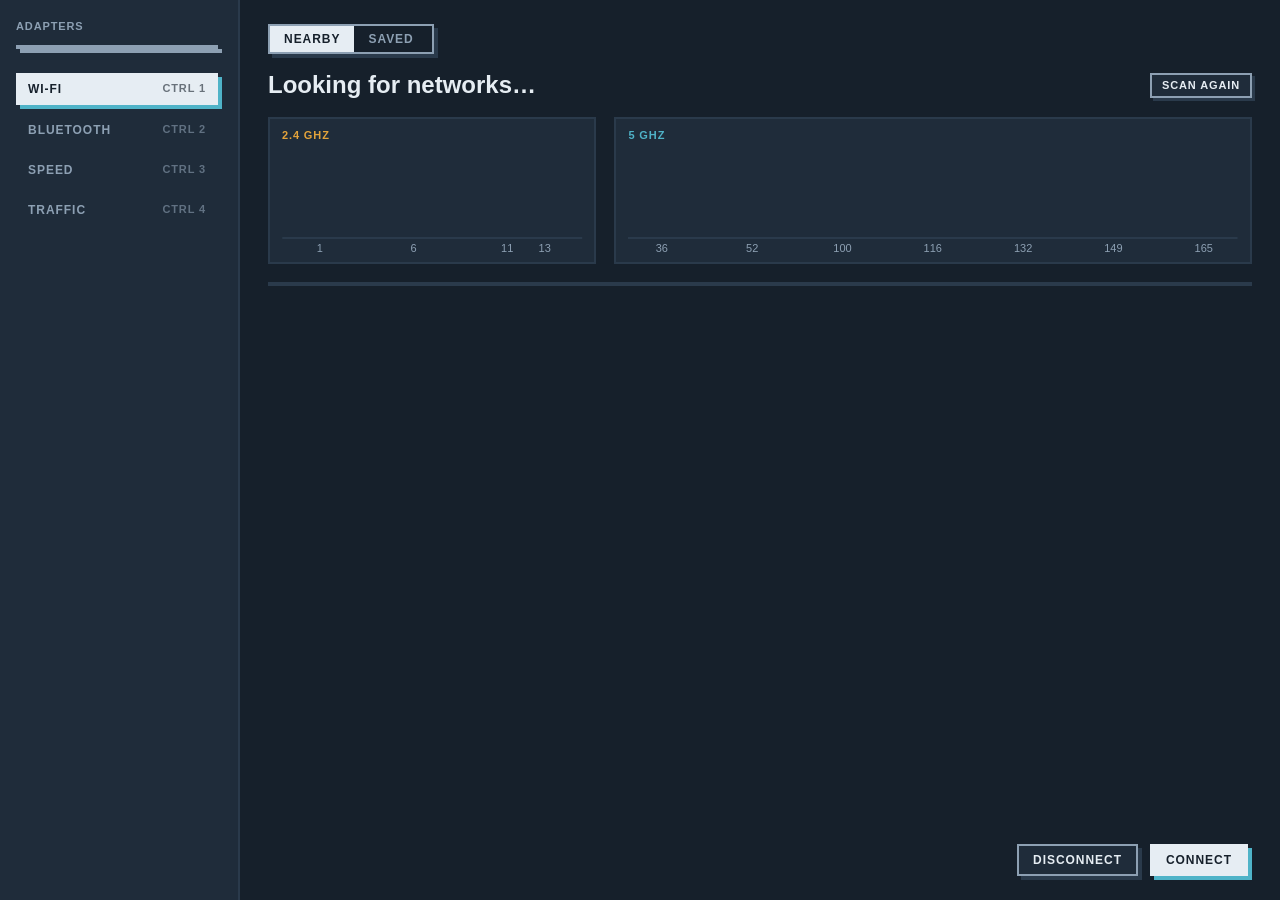
==== commit f565414a: "Traffic page, Wi-Fi live line and widget Traffic section New Traffic page (Ctrl 4): live download an" ====
--- a/ui/index.html
+++ b/ui/index.html
@@ -196,6 +196,7 @@
   .pairbox.explain ol { margin: 0 0 12px; padding-left: 20px; }
   .pairbox .btns { display: flex; gap: 12px; padding-right: 3px; }
   .empty { color: var(--muted); padding: 14px 12px; display: flex; gap: 14px; align-items: center; }
+  .empty[hidden] { display: none; }
 
   /* speed */
   .readouts { display: grid; grid-template-columns: repeat(3, 1fr); gap: 18px; }
@@ -210,6 +211,21 @@
   th { color: var(--muted); background: var(--raised); }
   td.num { font-size: var(--t-md); }
 
+  /* traffic: the Speed page's readouts and chart card, live; the Today card; the one-line readout on the Wi-Fi page */
+  .readouts.two { grid-template-columns: repeat(2, 1fr); }
+  .head .seg { align-self: center; margin-right: 4px; }
+  .today .row { grid-template-columns: minmax(0, 1fr) 130px 130px; padding: 10px 0; }
+  #todayRows .row:last-child { border-bottom: 0; }
+  .today .who { display: flex; align-items: center; gap: 10px; min-width: 0; }
+  .today .who .pip { width: 8px; height: 8px; flex: none; background: var(--pip, var(--muted)); }
+  .today .who .title { font-weight: 600; }
+  .today .tot { font: 700 var(--t-md)/1.2 var(--display); font-variant-numeric: tabular-nums; white-space: nowrap; }
+  .today .tot .arrow { color: var(--muted); font-size: var(--t-xs); letter-spacing: var(--track); margin-right: 8px; }
+  .today .empty { padding: 10px 0; }
+  .today .note { margin: 10px 0 0; color: var(--muted); font-size: var(--t-sm); }
+  .live { margin: -8px 0 0; font: 700 var(--t-xs)/1.2 var(--display); letter-spacing: var(--track); text-transform: uppercase; color: var(--muted); font-variant-numeric: tabular-nums; }
+  .live[hidden] { display: none; }
+
   /* charts */
   .charts { display: grid; grid-template-columns: 3fr 2fr; gap: 18px; }
   .card { background: var(--raised); border: var(--edge) solid var(--line); padding: 12px 14px 10px; min-width: 0; }
@@ -221,6 +237,7 @@
   .key { display: inline-block; width: 14px; height: 4px; flex: none; }
   .key.box { width: 10px; height: 10px; }
   svg.chart { display: block; width: 100%; overflow: visible; }
+  svg.chart[hidden] { display: none; }
   .chart .grid { stroke: var(--line); stroke-width: 1; }
   .chart .tick { font: var(--t-xs) var(--display); fill: var(--muted); font-variant-numeric: tabular-nums; }
   .chart .line { fill: none; stroke-width: 2; stroke-linejoin: round; }
@@ -268,7 +285,7 @@
   @media (max-width: 760px) {
     body { grid-template-columns: 1fr; overflow: auto; }
     .rail { border-right: 0; border-bottom: var(--edge) solid var(--line); }
-    .map, .readouts, .charts { grid-template-columns: 1fr; }
+    .map, .readouts, .readouts.two, .charts { grid-template-columns: 1fr; }
     #netRows .row { grid-template-columns: 1fr 100px; }
     #netRows .row > :nth-child(n+3) { display: none; }
   }
@@ -287,6 +304,7 @@
     <button aria-current="page" data-go="wifi"><span id="wifiLabel">Wi-Fi</span> <kbd>Ctrl 1</kbd></button>
     <button data-go="bt"><span id="btLabel">Bluetooth</span> <kbd>Ctrl 2</kbd></button>
     <button data-go="speed">Speed <kbd>Ctrl 3</kbd></button>
+    <button data-go="traffic">Traffic <kbd>Ctrl 4</kbd></button>
   </nav>
   <span class="ver" id="ver"></span>
 </aside>
@@ -303,6 +321,7 @@
       <div id="wifiSteps" hidden></div>
       <span class="msg" id="wifiUseMsg"></span>
     </div>
+    <p class="live" id="wifiLive" hidden></p>
     <div class="tabs seg" role="tablist" aria-label="Wi-Fi">
       <span class="ind tab-ind" data-axis="x" aria-hidden="true"></span>
       <button role="tab" aria-selected="true" data-view="nearby">Nearby</button>
@@ -411,6 +430,31 @@
         <thead><tr><th>Adapter</th><th>Link</th><th>Ping</th><th>Download</th><th>Upload</th></tr></thead>
         <tbody id="results"></tbody>
       </table>
+    </div>
+  </section>
+
+  <!-- Traffic -->
+  <section id="traffic" hidden>
+    <div class="head">
+      <h1 id="trafficTitle">Traffic</h1>
+      <span class="msg" id="trafficMsg"></span>
+      <span class="grow"></span>
+      <div class="seg unit" id="trafficUnit" role="radiogroup" aria-label="Units"></div>
+    </div>
+    <div class="readouts two">
+      <div class="readout"><span class="big" id="trafDown">–</span><span class="unit" id="trafDownU">MB/s</span><div class="what">↓ Download</div></div>
+      <div class="readout"><span class="big" id="trafUp">–</span><span class="unit" id="trafUpU">MB/s</span><div class="what">↑ Upload</div></div>
+    </div>
+    <div class="card">
+      <div class="card-head"><h2>Last 60 seconds</h2><span class="sub" id="trafSub"></span>
+        <span class="legend"><span><i class="key" id="trafKey" style="background:var(--uni)"></i>Download</span><span><i class="key" style="background:var(--ink);opacity:.6"></i>Upload</span></span></div>
+      <svg id="traf" class="chart" role="img" aria-label="Download and upload over the last 60 seconds" hidden></svg>
+      <div class="empty" id="trafEmpty">Measuring…</div>
+    </div>
+    <div class="card today">
+      <div class="card-head"><h2>Today</h2></div>
+      <div id="todayRows"></div>
+      <p class="note">Counted while Unigen Manager runs</p>
     </div>
   </section>
 </main>
@@ -1084,10 +1128,7 @@
 }
 
 // ================= charts (dataviz rules: thin marks, one axis, values lead in tooltips) =================
-// smallest "nice" number >= v, for axis tops
-const nice = v => { const p = 10 ** Math.floor(Math.log10(v)); return [1, 1.5, 2, 2.5, 3, 4, 5, 6, 8, 10].map(m => m * p).find(s => s >= v); };
-const endMark = (x, y, c) => `<rect class="end" x="${x - 4}" y="${y - 4}" width="8" height="8" fill="${c}"/>`;
-const pathOf = pts => pts.map((p, i) => `${i ? "L" : "M"}${p[0].toFixed(1)},${p[1].toFixed(1)}`).join("");
+// nice, endMark and pathOf are in shared.js (the traffic chart and the widget draw with them too)
 
 // shared tooltip; labels go in via textContent (names can come from the air)
 const tip = $("#tip");
@@ -1295,6 +1336,70 @@
   }
 });
 
+// ================= traffic =================
+// The Traffic page, and the one live line under the Wi-Fi adapter switch. traffic() is polled every TRAFFIC_MS while the window is
+// shown and either page is up; numbers change in place (no animation, they move every second), the chart scrolls (trafficChart).
+const TRAF_GEO = { H: 190, L: 38, R: 12, T: 8, B: 22, axes: true, end: true };
+const trUnit = $("#trafficUnit");
+let TRF = null;      // the latest traffic()
+let trDrawn = null;  // what the chart shows now: { tag: adapter|unit, tick }
+let trMarked = null; // the unit the switch shows
+const trAd = () => TRF && (TRF.adapters.find(a => a.key === TRF.using) || TRF.adapters[0]);
+const put = (el, text) => { if (el.textContent !== text) el.textContent = text; };
+const trafficShown = () => !$("#traffic").hidden;
+buildUnitSeg(trUnit);
+
+async function loadTraffic() {
+  try { TRF = await call("traffic"); }
+  catch (e) { if ($("#trafficMsg").textContent !== e.message) setMsg($("#trafficMsg"), e.message, true); return; }
+  if ($("#trafficMsg").textContent) setMsg($("#trafficMsg"), "");
+  renderTraffic();
+}
+function drawTraffic(force) {
+  const a = trAd(), svg = $("#traf"), empty = !a || a.down == null;
+  svg.toggleAttribute("hidden", empty);
+  $("#trafEmpty").hidden = !empty;
+  if (empty) { put($("#trafEmpty"), a ? "Measuring…" : "No Wi-Fi adapter is on"); put($("#trafSub"), ""); trDrawn = null; return; }
+  const tag = `${a.key}|${TRF.unit}`, same = trDrawn && trDrawn.tag === tag;
+  if (!force && same && trDrawn.tick === TRF.tick) return;
+  const steps = !force && same ? Math.max(0, Math.min(TRAFFIC_N, TRF.tick - trDrawn.tick)) : 0;
+  $("#trafKey").style.background = COLOR(a.key);
+  put($("#trafSub"), trafficChart(svg, a, TRF.unit, TRAF_GEO, steps));
+  trDrawn = { tag, tick: TRF.tick };
+}
+function drawToday() {
+  const box = $("#todayRows"), ads = TRF.adapters, keys = ads.map(a => a.key).join();
+  if (box.dataset.keys !== keys) {
+    box.dataset.keys = keys;
+    box.innerHTML = ads.length ? ads.map(a => `<div class="row" data-k="${esc(a.key)}">
+        <span class="who"><i class="pip" style="--pip:${COLOR(a.key)}" aria-hidden="true"></i><span class="title">${esc(a.name)}</span></span>
+        <span class="tot"><span class="arrow">↓</span><span class="dn"></span></span><span class="tot"><span class="arrow">↑</span><span class="up"></span></span></div>`).join("")
+      : `<div class="empty">Nothing counted yet</div>`;
+  }
+  ads.forEach(a => {
+    const row = $(`.row[data-k="${a.key}"]`, box), t = TRF.today[a.key] || { down: 0, up: 0 };
+    put($(".dn", row), fmtBytes(t.down)); put($(".up", row), fmtBytes(t.up));
+  });
+}
+function renderTraffic(force) {
+  if (!TRF) return;
+  const a = trAd(), unit = TRF.unit, measured = !!a && a.down != null;
+  $("#wifiLive").hidden = !a;  // the Wi-Fi page's live line
+  if (a) put($("#wifiLive"), measured ? `↓ ${fmtRate(a.down, unit)} · ↑ ${fmtRate(a.up, unit)}` : "Measuring…");
+  if (!trafficShown()) { trDrawn = null; return; }
+  put($("#trafficTitle"), a ? `Traffic on ${a.name}` : "Traffic");
+  if (trMarked !== unit) { markUnit(trUnit, unit, trMarked === null || force); trMarked = unit; }
+  const [dn, dnU] = measured ? rateParts(a.down, unit) : ["–", UNIT_LABEL[unit]], [up, upU] = measured ? rateParts(a.up, unit) : ["–", UNIT_LABEL[unit]];
+  put($("#trafDown"), dn); put($("#trafDownU"), dnU); put($("#trafUp"), up); put($("#trafUpU"), upU);
+  drawTraffic(force); drawToday();
+}
+trUnit.addEventListener("click", e => {
+  const b = e.target.closest("button");
+  if (!b || b.disabled || b.getAttribute("aria-checked") === "true") return;
+  pickUnit(b.dataset.k).catch(err => setMsg($("#trafficMsg"), err.message, true));
+});
+window.onTrafficUnit = unit => { if (TRF) { TRF.unit = unit; renderTraffic(); } };  // pushed by Python (api.py set_traffic_unit) to both windows
+
 // ================= navigation =================
 // Wi-Fi tab: Nearby | Saved. Content swaps instantly; only the highlight slides.
 function view(name, instant) {
@@ -1320,17 +1425,19 @@
   }
   if (id === "bt" && INFO) loadBt();
   if (id === "speed") drawSpeed();
+  if (id === "traffic") { trMarked = null; renderTraffic(true); loadTraffic(); }  // hidden elements measure 0: draw now that it shows
   hideTip();
 }
 $$("nav button").forEach(b => b.addEventListener("click", () => go(b.dataset.go)));
 document.addEventListener("keydown", e => {
-  const ids = ["wifi", "bt", "speed"];
-  if (e.ctrlKey && e.key >= "1" && e.key <= "3") { e.preventDefault(); go(ids[e.key - 1], true); } // keyboard: no motion
+  const ids = ["wifi", "bt", "speed", "traffic"];
+  if (e.ctrlKey && e.key >= "1" && e.key <= "4") { e.preventDefault(); go(ids[e.key - 1], true); } // keyboard: no motion
   if (e.key === "Enter" && nearbyShown() && !pw.open && !e.target.closest("button")) $("#connect").click();
 });
 addEventListener("resize", () => {
   if (nearbyShown()) { drawMaps(); highlight(selected); markSel(true); }
   if (!$("#speed").hidden) drawSpeed();
+  if (trafficShown()) renderTraffic(true);
   markAd(activeAdapter(), true);
   slide($(".ind", wifiSeg), $("[aria-checked='true']", wifiSeg), true);
   slide($(".ind", btSeg), $("[aria-checked='true']", btSeg), true);
@@ -1340,7 +1447,7 @@
 
 // ================= start =================
 const hash = location.hash.slice(1);
-go(["wifi", "bt", "speed"].includes(hash) ? hash : "wifi", true);
+go(["wifi", "bt", "speed", "traffic"].includes(hash) ? hash : "wifi", true);
 if (hash === "saved") view("saved", true); // old link: Saved now lives inside Wi-Fi
 setTimeout(() => { if (!INFO && !MOCK && !window.pywebview) setMsg($("#wifiMsg"), "Waiting for the app. To preview in a browser, open index.html?mock.", true); }, 3000);
 (async function start() {
@@ -1359,6 +1466,8 @@
   const visible = () => call("is_visible", "main").catch(() => true);  // a hidden window stops polling
   setInterval(async () => { if (await visible()) poll(); }, 2000);
   setInterval(tickAge, 1000);
+  loadTraffic();
+  setInterval(async () => { if ((!$("#wifi").hidden || trafficShown()) && await visible()) loadTraffic(); }, TRAFFIC_MS);
   setInterval(async () => { if (!$("#bt").hidden && !pairingRow && await visible()) refreshPaired().catch(() => {}); }, 5000);  // a check takes ~50 ms
   // the watchdog announces an unplug, not a dongle coming back or still starting: while it isn't connected, look again
   setInterval(async () => {
@@ -1368,7 +1477,7 @@
   }, 5000);
   // opened from the tray or the shortcut: fresh data now, not at the next tick
   window.onMainShown = () => {
-    poll();
+    poll(); loadTraffic();
     if (nearbyShown()) loadNetworks(false).then(() => loadNetworks(true)).catch(e => setMsg($("#wifiMsg"), e.message, true));
     if (!$("#bt").hidden && !pairingRow) refreshPaired().catch(() => {});
   };
--- a/ui/shared.css
+++ b/ui/shared.css
@@ -112,7 +112,7 @@
 .seg button:disabled:not([aria-checked="true"]) { opacity: .45; }  /* the Dongle button while it is unplugged, and the other one during a switch */
 .seg .ind { position: absolute; top: 0; bottom: 0; left: 0; right: auto; background: var(--seg-c); pointer-events: none; }
 .seg button:focus-visible { outline-offset: -4px; }
-.seg.tabs { --seg-c: var(--ink); --sh: var(--line); }
+.seg.tabs, .seg.unit { --seg-c: var(--ink); --sh: var(--line); }  /* neutral: Nearby | Saved, and the traffic unit [MB/s | Mbps] */
 .seg .count { font-weight: 400; margin-left: 4px; opacity: .7; }
 @media (hover: hover) and (pointer: fine) {
   .seg button:not(:disabled):not([aria-checked="true"]):not([aria-selected="true"]):hover { color: var(--ink); }
